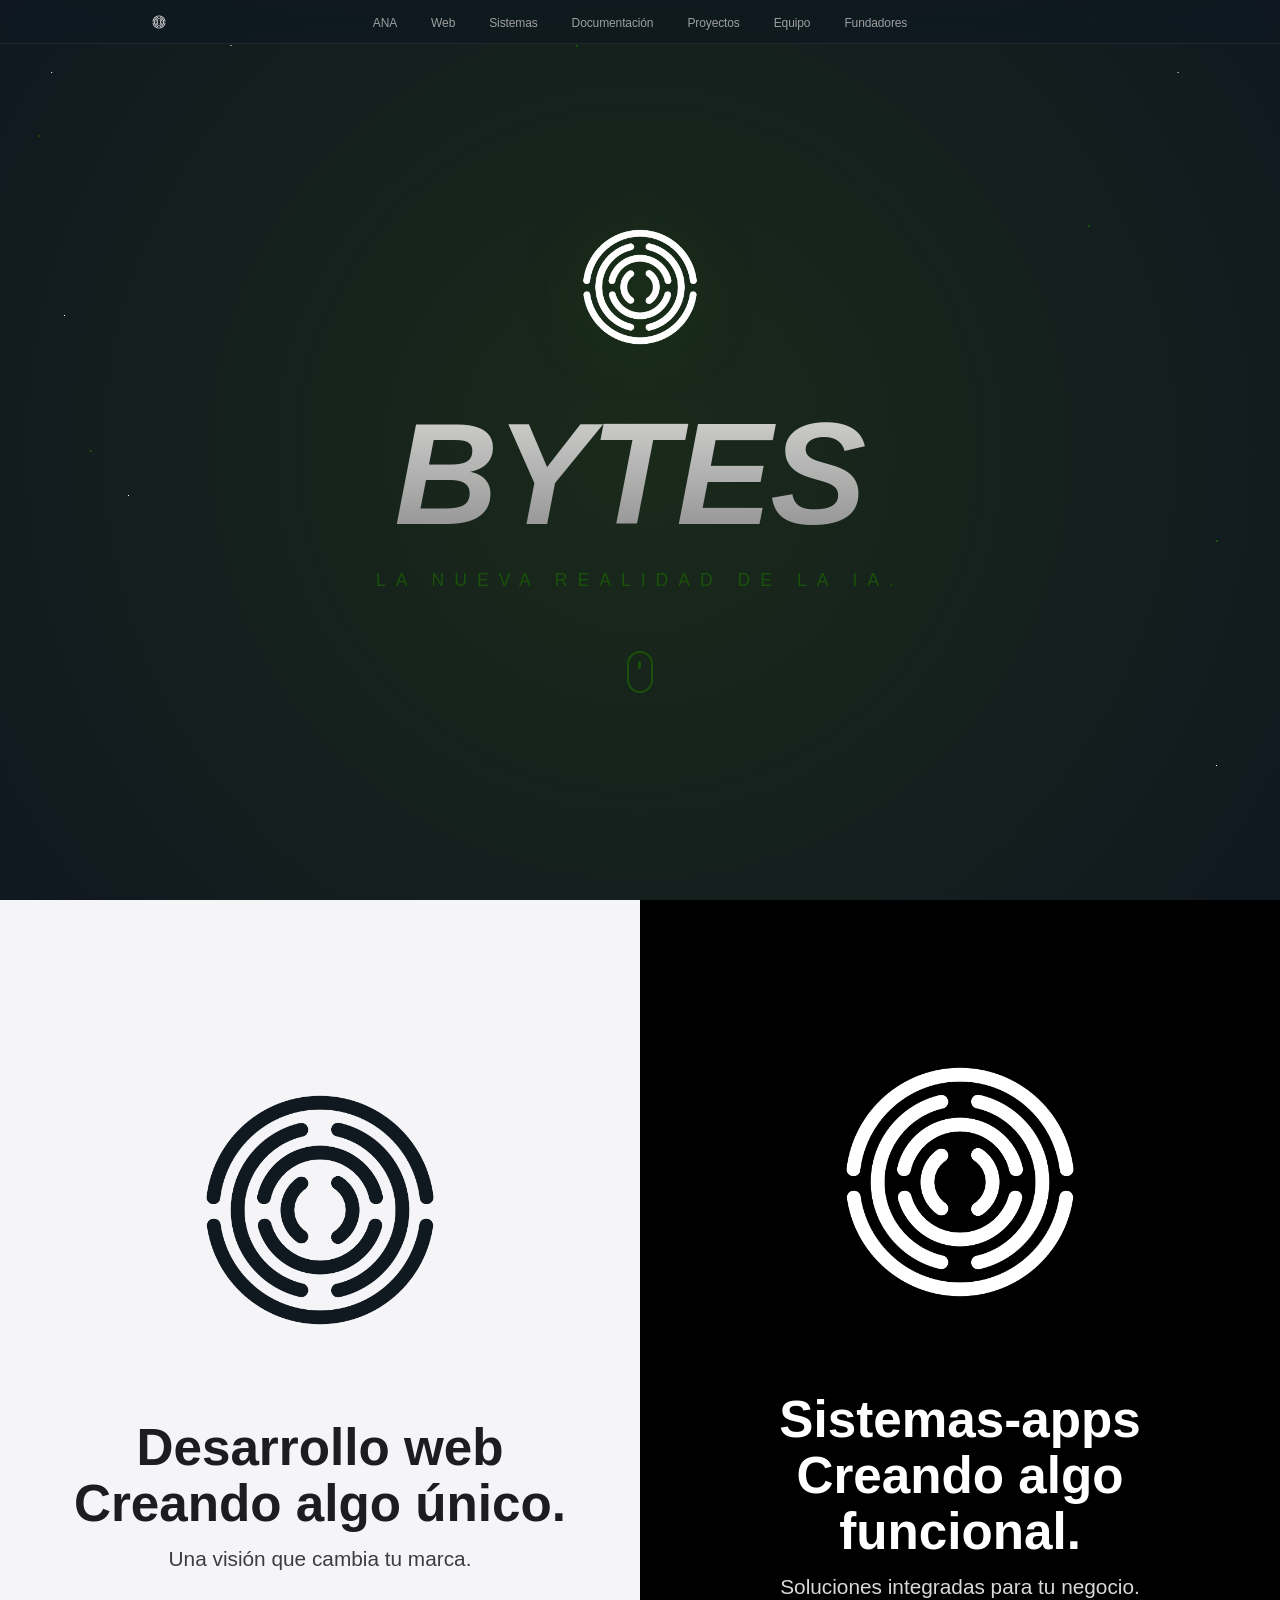
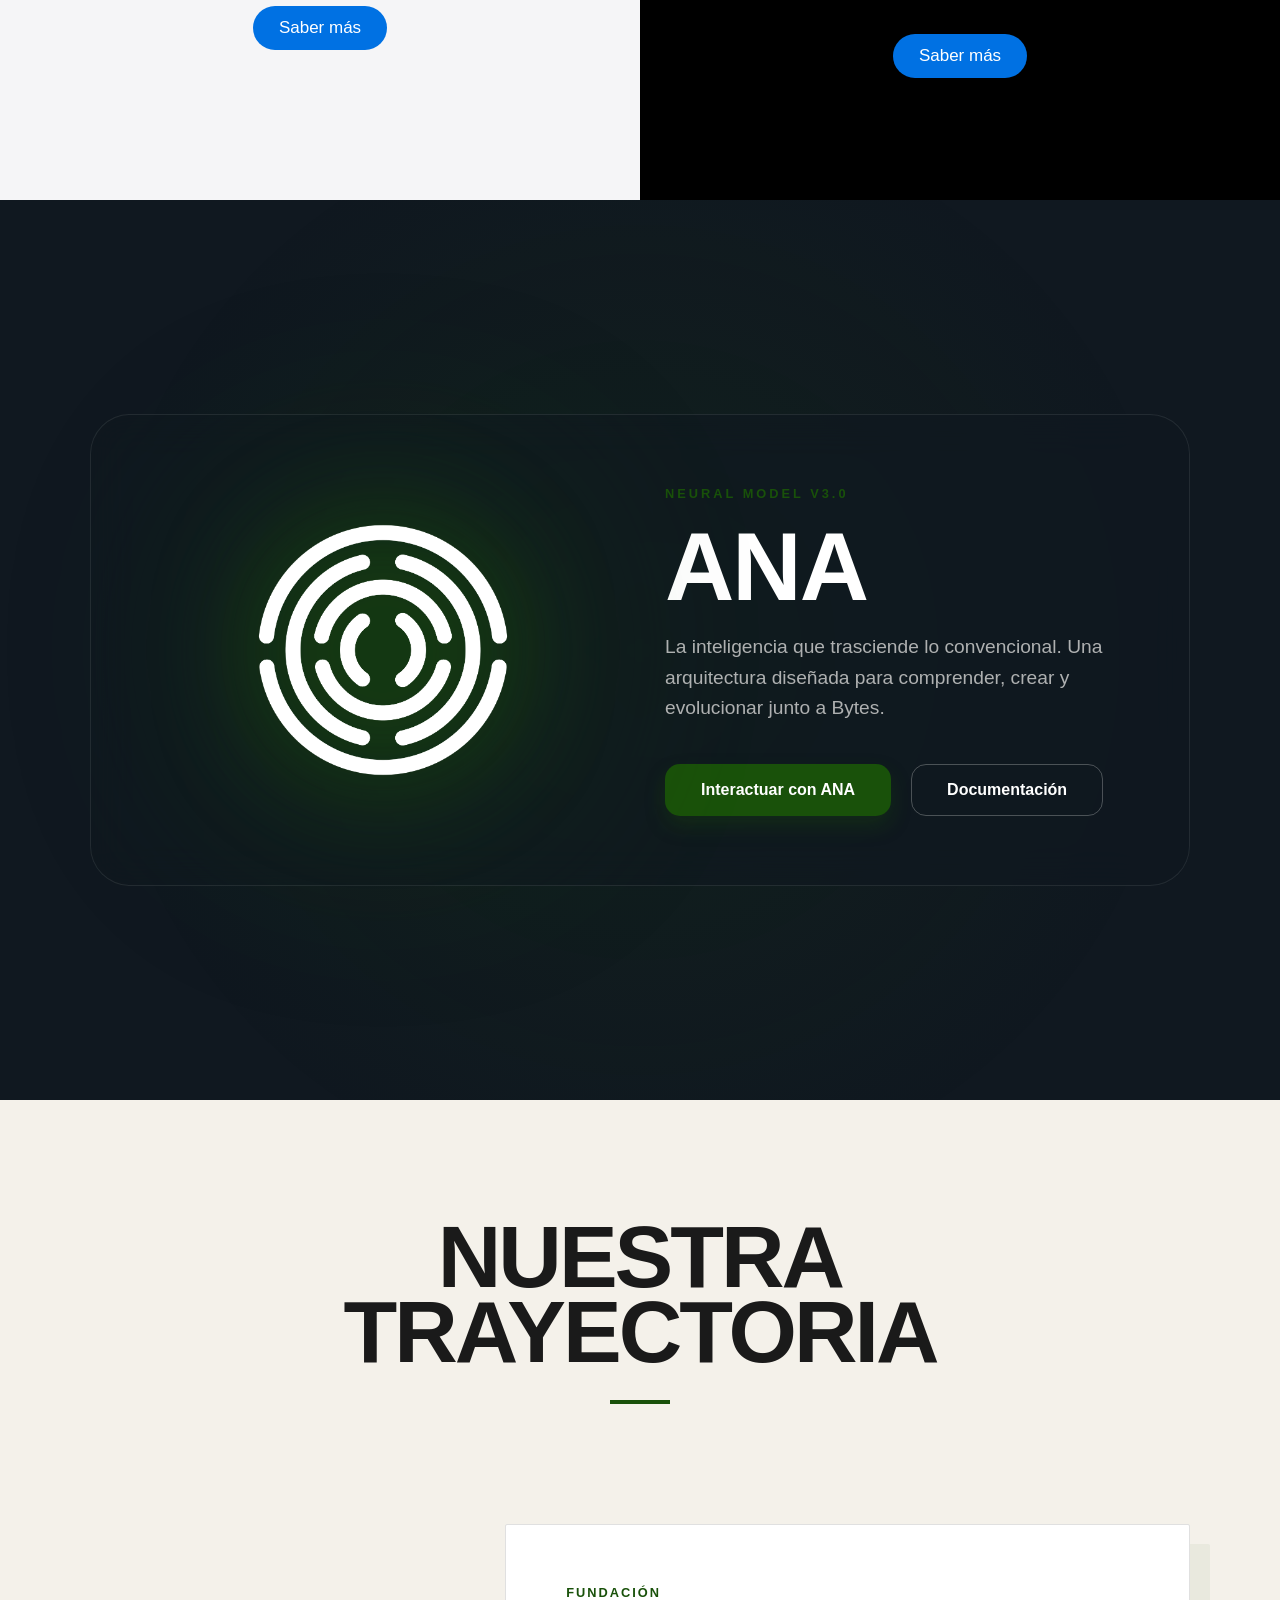
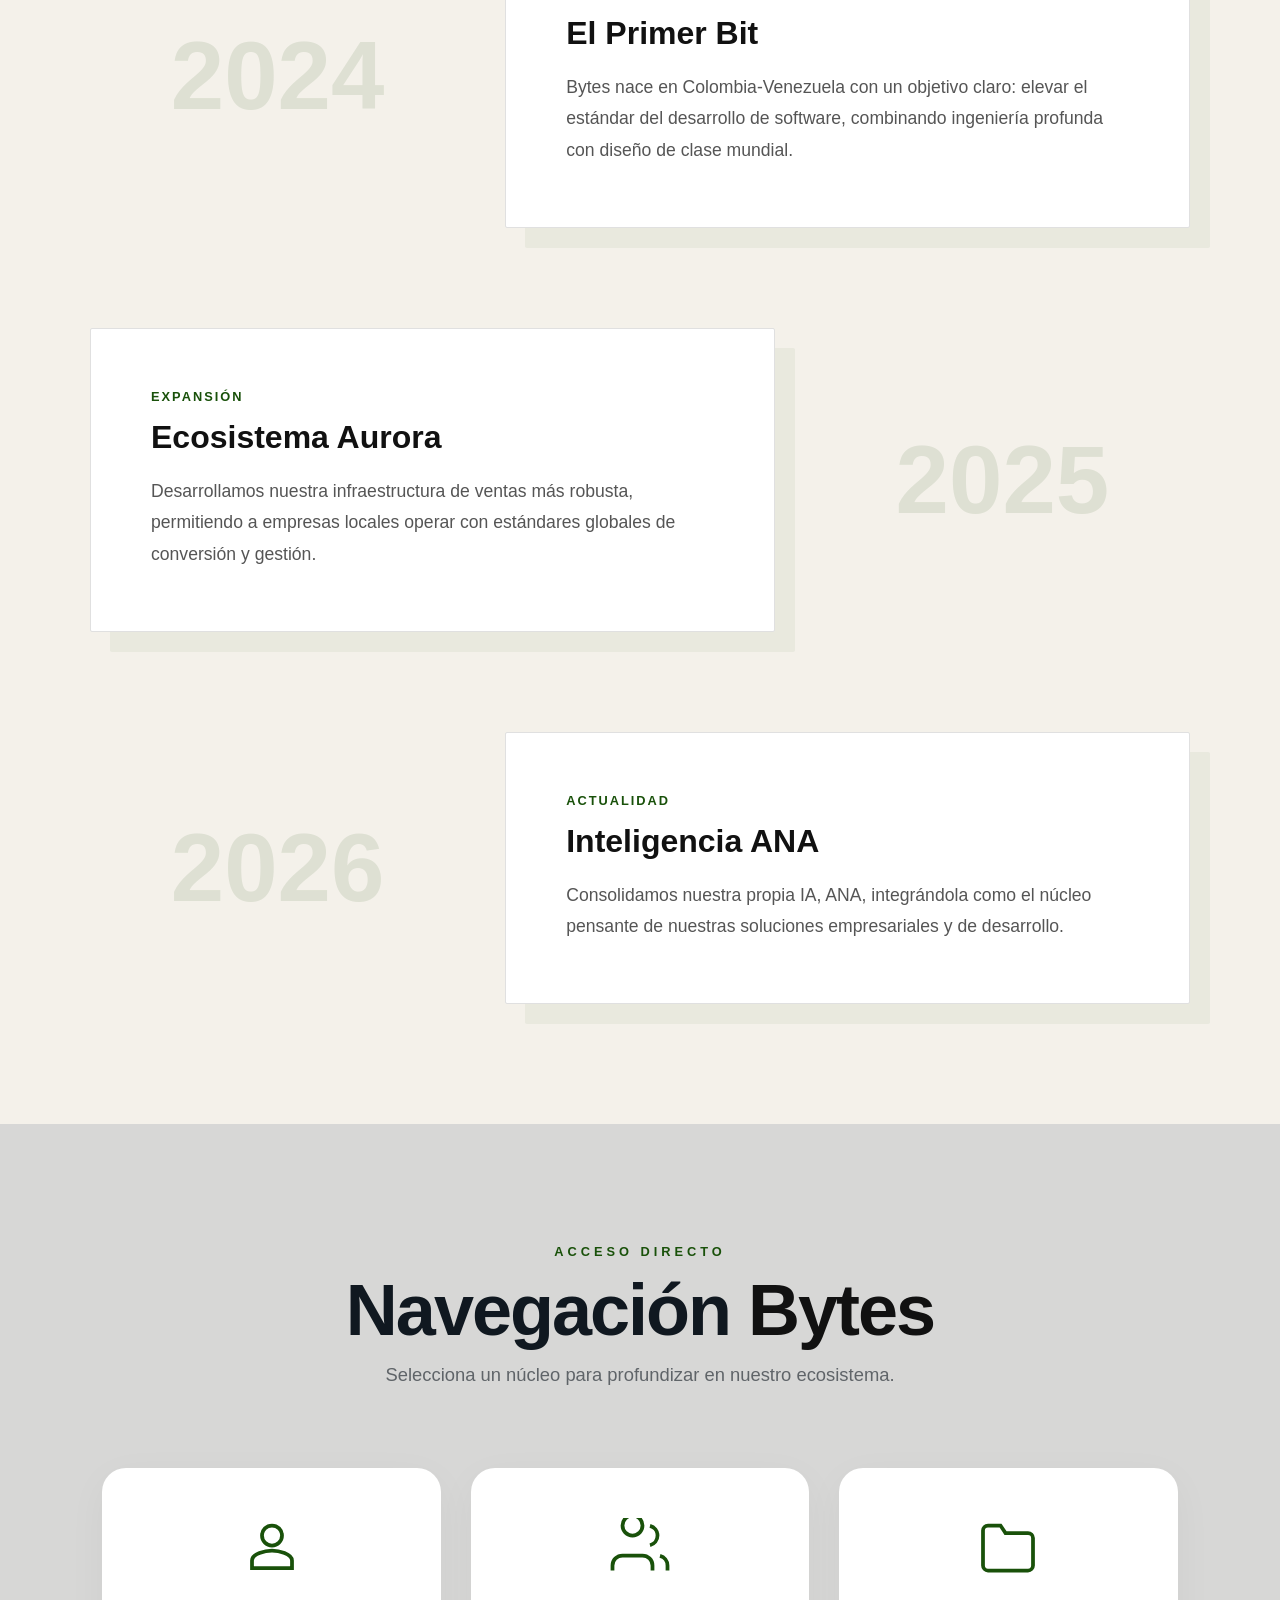
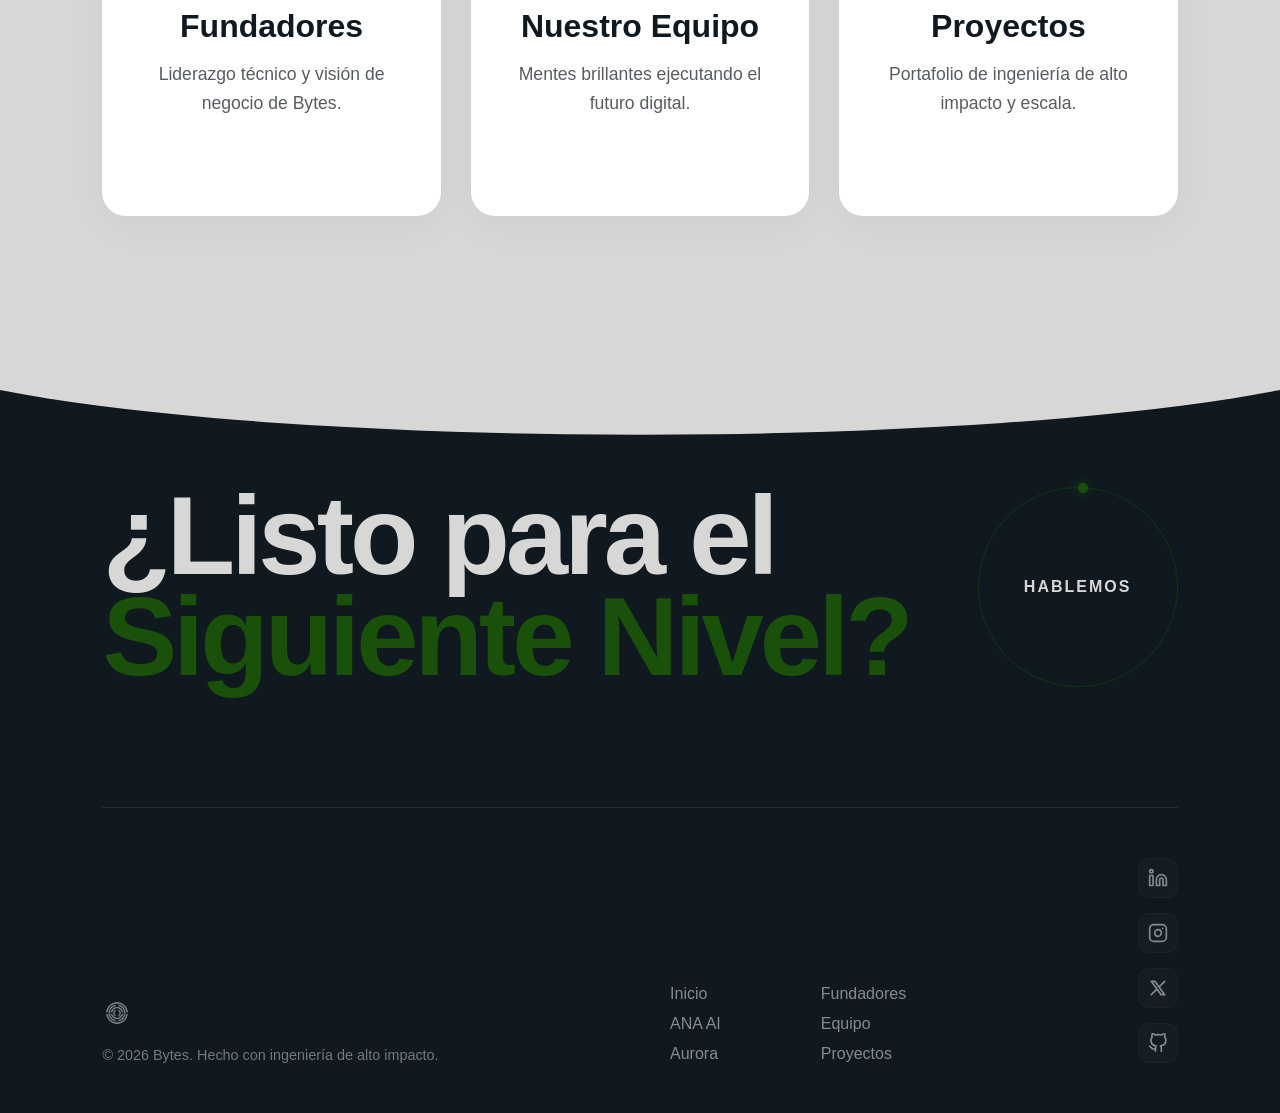
==== index.html @ 79083bc2 "Inicio-pagina-bytes" ====
<!DOCTYPE html>
<html lang="es">
<head>
    <meta charset="UTF-8">
    <meta name="viewport" content="width=device-width, initial-scale=1.0">
    <title>Bytes | Deep Space IA</title>
    <link rel="icon" href="recursos_bytes/Logo Bytes-56.png" type="image/png">
    <link rel="stylesheet" href="CSS/styles.css">
</head>
<body>

    <nav class="apple-navbar">
    <div class="navbar-content">
        <a href="index.html" class="nav-logo">
            <img src="recursos_bytes/Logo Bytes-57.png" alt="Bytes Logo">
        </a>
        
        <div class="menu-toggle" id="mobile-menu">
            <span class="bar"></span>
            <span class="bar"></span>
        </div>

        <ul class="nav-list" id="nav-list">
            <li><a href="html/ana.html">ANA</a></li>
            <li><a href="html/desarrollo-web.html">Web</a></li>
            <li><a href="html/sistemas-apps.html">Sistemas</a></li>
            <li><a href="html/ana-doc.html">Documentación</a></li>
            <li><a href="Navegacion_Bytes/proyectos.html">Proyectos</a></li>
            <li><a href="Navegacion_Bytes/Nuestro-equipo.html">Equipo</a></li>
            <li><a href="Navegacion_Bytes/Fundadores.html">Fundadores</a></li>
        </ul>
    </div>
</nav>

    <div class="background-fixed">
        <div class="stars layer1"></div>
        <div class="stars layer2"></div>
        <div class="stars layer3"></div>
        <div class="stars layer4"></div>
        <div class="shooting-star-u"></div>
    </div>

    <div class="main-scroll-container">
        
        <section class="space-container">
            <main class="brand-landing">
                <div class="brand-wrapper">
                    <img src="recursos_bytes/Logo Bytes-57.png" alt="Bytes Logo" class="hero-logo">
                    <div class="title-container">
                        <h1 class="brand-name-bytes">BYTES</h1>
                    </div>
                    <p class="tagline-bytes">La nueva realidad de la IA.</p>
                    
                    <div class="scroll-indicator">
                        <div class="mouse">
                            <div class="wheel"></div>
                        </div>
                    </div>
                </div>
            </main>
        </section>

        <section class="products-grid-section">
    
    <div class="product-card light">
        <img src="recursos_bytes/Logo Bytes-61.png" alt="Icono" class="product-media">
        <div class="card-body">
            <h2 class="product-title">Desarrollo web<br>Creando algo único.</h2>
            <p class="product-tagline">Una visión que cambia tu marca.</p>
            <div class="button-group">
                <a href="html/desarrollo-web.html" class="btn-blue">Saber más</a>
            </div>
        </div>
    </div>

    <div class="product-card dark">
        <img src="recursos_bytes/Logo Bytes-57.png" alt="MacBook" class="product-media">
        <div class="card-body">
            <h2 class="product-title">Sistemas-apps<br>Creando algo funcional.</h2>
            <p class="product-tagline">Soluciones integradas para tu negocio.</p>
            <div class="button-group">
                <a href="html/sistemas-apps.html" class="btn-blue">Saber más</a>
                
            </div>
        </div>
    </div>

</section>

<section class="ana-special-section">
    <div class="ana-container">
        <div class="ana-visual">
            <img src="recursos_bytes/Logo Bytes-57.png" alt="ANA AI" class="ana-core-img">
            <div class="ana-glow"></div>
        </div>
        
        <div class="ana-content">
            <span class="ana-badge">Neural Model v3.0</span>
            <h2 class="ana-title">ANA</h2>
            <p class="ana-description">
                La inteligencia que trasciende lo convencional. Una arquitectura diseñada para comprender, crear y evolucionar junto a Bytes.
            </p>
            
            <div class="ana-button-group">
                <a href="html/ana.html" class="btn-ana-primary">Interactuar con ANA</a>
                <a href="html/ana-doc.html" class="btn-ana-secondary">Documentación</a>
            </div>
        </div>
    </div>
</section>


<section class="chronicle-section">
    <div class="chronicle-bg-texture"></div>
    
    <div class="chronicle-container">
        <div class="chronicle-intro">
            <h2 class="chronicle-title">Nuestra <br> Trayectoria</h2>
            <div class="chronicle-line"></div>
        </div>

        <div class="story-grid">
            <article class="story-entry left">
                <div class="entry-year">2024</div>
                <div class="entry-box">
                    <span class="entry-label">Fundación</span>
                    <h3>El Primer Bit</h3>
                    <p>Bytes nace en Colombia-Venezuela con un objetivo claro: elevar el estándar del desarrollo de software, combinando ingeniería profunda con diseño de clase mundial.</p>
                </div>
            </article>

            <article class="story-entry right">
                <div class="entry-year">2025</div>
                <div class="entry-box">
                    <span class="entry-label">Expansión</span>
                    <h3>Ecosistema Aurora</h3>
                    <p>Desarrollamos nuestra infraestructura de ventas más robusta, permitiendo a empresas locales operar con estándares globales de conversión y gestión.</p>
                </div>
            </article>

            <article class="story-entry left">
                <div class="entry-year">2026</div>
                <div class="entry-box">
                    <span class="entry-label">Actualidad</span>
                    <h3>Inteligencia ANA</h3>
                    <p>Consolidamos nuestra propia IA, ANA, integrándola como el núcleo pensante de nuestras soluciones empresariales y de desarrollo.</p>
                </div>
            </article>
        </div>
    </div>
</section>


<section class="focus-nav-section">
    <div class="focus-container">
        <div class="focus-intro">
            <span class="focus-label">Acceso Directo</span>
            <h2 class="focus-title">Navegación <span>Bytes</span></h2>
            <p class="focus-subtitle">Selecciona un núcleo para profundizar en nuestro ecosistema.</p>
        </div>

        <div class="focus-grid">
            <a href="fundadores.html" class="focus-card">
                <div class="focus-content">
                    <div class="focus-icon">
                        <svg viewBox="0 0 24 24" fill="none" stroke="currentColor" stroke-width="1.5">
                            <path d="M12 11c2.21 0 4-1.79 4-4s-1.79-4-4-4-4 1.79-4 4 1.79 4 4 4zM12 13c-2.67 0-8 1.34-8 4v3h16v-3c0-2.66-5.33-4-8-4z"/>
                        </svg>
                    </div>
                    <h3>Fundadores</h3>
                    <p>Liderazgo técnico y visión de negocio de Bytes.</p>
                </div>
                <span class="focus-arrow">→</span>
            </a>

            <a href="equipo.html" class="focus-card">
                <div class="focus-content">
                    <div class="focus-icon">
                        <svg viewBox="0 0 24 24" fill="none" stroke="currentColor" stroke-width="1.5">
                            <path d="M17 21v-2a4 4 0 0 0-4-4H5a4 4 0 0 0-4 4v2M9 7a4 4 0 1 0 0-8 4 4 0 0 0 0 8zm14 14v-2a4 4 0 0 0-3-3.87M16 3.13a4 4 0 0 1 0 7.75"/>
                        </svg>
                    </div>
                    <h3>Nuestro Equipo</h3>
                    <p>Mentes brillantes ejecutando el futuro digital.</p>
                </div>
                <span class="focus-arrow">→</span>
            </a>

            <a href="proyectos.html" class="focus-card">
                <div class="focus-content">
                    <div class="focus-icon">
                        <svg viewBox="0 0 24 24" fill="none" stroke="currentColor" stroke-width="1.5">
                            <path d="M22 19a2 2 0 0 1-2 2H4a2 2 0 0 1-2-2V5a2 2 0 0 1 2-2h5l2 3h9a2 2 0 0 1 2 2z"/>
                        </svg>
                    </div>
                    <h3>Proyectos</h3>
                    <p>Portafolio de ingeniería de alto impacto y escala.</p>
                </div>
                <span class="focus-arrow">→</span>
            </a>
        </div>
    </div>
</section>

<footer class="unique-footer">
    <div class="footer-curve"></div> <div class="footer-content">
        <div class="footer-hero">
            <h2 class="footer-big-text">¿Listo para el <br> <span class="glitch-text">Siguiente Nivel?</span></h2>
            <a href="mailto:contacto@bytes.com" class="footer-cta-orbital">
                <span class="cta-inner">Hablemos</span>
                <div class="cta-ring"></div>
            </a>
        </div>

        <div class="footer-bottom-bar">
            <div class="footer-brand">
                <img src="recursos_bytes/Logo Bytes-57.png" alt="Bytes Logo" class="footer-mini-logo">
                <p>© 2026 Bytes. Hecho con ingeniería de alto impacto.</p>
            </div>

            <nav class="footer-nav">
                <div class="nav-group">
                    <a href="index.html">Inicio</a>
                    <a href="html/ana.html">ANA AI</a>
                    <a href="html/aurora.html">Aurora</a>
                </div>
                <div class="nav-group">
                    <a href="Navegacion_Bytes/Fundadores.html">Fundadores</a>
                    <a href="Navegacion_Bytes/Nuestro-equipo.html">Equipo</a>
                    <a href="Navegacion_Bytes/Proyectos.html">Proyectos</a>
                </div>
            </nav>
            <div class="nav-group social-nodes">
    <a href="#" class="social-link" aria-label="LinkedIn">
        <svg width="20" height="20" viewBox="0 0 24 24" fill="none" stroke="currentColor" stroke-width="2" stroke-linecap="round" stroke-linejoin="round"><path d="M16 8a6 6 0 0 1 6 6v7h-4v-7a2 2 0 0 0-2-2 2 2 0 0 0-2 2v7h-4v-7a6 6 0 0 1 6-6z"></path><rect x="2" y="9" width="4" height="12"></rect><circle cx="4" cy="4" r="2"></circle></svg>
    </a>
    <a href="https://www.instagram.com/bytes_technology/" class="social-link" aria-label="Instagram">
        <svg width="20" height="20" viewBox="0 0 24 24" fill="none" stroke="currentColor" stroke-width="2" stroke-linecap="round" stroke-linejoin="round"><rect x="2" y="2" width="20" height="20" rx="5" ry="5"></rect><path d="M16 11.37A4 4 0 1 1 12.63 8 4 4 0 0 1 16 11.37z"></path><line x1="17.5" y1="6.5" x2="17.51" y2="6.5"></line></svg>
    </a>
    <a href="#" class="social-link" aria-label="X (Twitter)">
        <svg width="20" height="20" viewBox="0 0 24 24" fill="none" stroke="currentColor" stroke-width="2" stroke-linecap="round" stroke-linejoin="round"><path d="M4 4l11.733 16h4.267l-11.733-16zM4 20l6.768-6.768m2.46-2.46L20 4"></path></svg>
    </a>
    <a href="#" class="social-link" aria-label="GitHub">
        <svg width="20" height="20" viewBox="0 0 24 24" fill="none" stroke="currentColor" stroke-width="2" stroke-linecap="round" stroke-linejoin="round"><path d="M9 19c-5 1.5-5-2.5-7-3m14 6v-3.87a3.37 3.37 0 0 0-.94-2.61c3.14-.35 6.44-1.54 6.44-7A5.44 5.44 0 0 0 20 4.77 5.07 5.07 0 0 0 19.91 1S18.73.65 16 2.48a13.38 13.38 0 0 0-7 0C6.27.65 5.09 1 5.09 1A5.07 5.07 0 0 0 5 4.77a5.44 5.44 0 0 0-1.5 3.78c0 5.42 3.3 6.61 6.44 7A3.37 3.37 0 0 0 9 18.13V22"></path></svg>
    </a>
</div>
        </div>
    </div>
</footer>
        
    </div>
    
    <script src="JS/script.js"></script>
</body>
</html>
---- CSS/styles.css ----
/* --- 1. VARIABLES Y CONFIGURACIÓN --- */
:root {
    --bg-deep: #101820;
    --brand-green: #19510A;
    --brand-gray: #D7D7D6;
    --apple-gray: #f5f5f7;
    --font-main: "Helvetica Now Text", "Helvetica Neue", Helvetica, Arial, sans-serif;
}

* { 
    margin: 0; 
    padding: 0; 
    box-sizing: border-box; 
}

html {
    scroll-behavior: smooth;
}

body {
    width: 100%;
    background-color: var(--bg-deep);
    font-family: var(--font-main);
    color: var(--brand-gray);
    overflow-x: hidden;
}

/* --- 2. FONDO FIJO COMPLETO (ESTRELLAS Y FUGAZ) --- */
.background-fixed {
    position: fixed;
    top: 0; left: 0;
    width: 100vw; height: 100vh;
    z-index: -1;
    background: radial-gradient(circle at center, #1a2a1a 0%, var(--bg-deep) 100%);
    overflow: hidden;
}

.stars { position: absolute; top: 0; left: 0; background: transparent; }

/* Capas de estrellas */
.layer1 { width: 1px; height: 1px; box-shadow: 1vw 2vh #fff, 4vw 8vh #fff, 12vw 3vh #fff, 18vw 5vh #fff, 5vw 35vh #fff, 10vw 55vh #fff, 85vw 2vh #fff, 92vw 8vh #fff, 95vw 85vh #fff; animation: blink 4s infinite alternate; }
.layer2 { width: 2px; height: 2px; box-shadow: 3vw 15vh var(--brand-green), 7vw 50vh var(--brand-green), 85vw 25vh var(--brand-green), 95vw 60vh var(--brand-green), 45vw 5vh var(--brand-green); animation: blink 3s infinite alternate-reverse; }
.layer3 { box-shadow: 20vw 10vh #fff, 15vw 30vh #fff, 70vw 15vh #fff, 85vw 40vh #fff, 20vw 80vh #fff, 65vw 90vh #fff; animation: blink 5s infinite alternate; }
.layer4 { box-shadow: 0.5vw 0.5vh #fff, 99.5vw 0.5vh #fff, 0.5vw 99.5vh #fff, 99.5vw 99.5vh #fff; animation: blink 2.5s infinite alternate-reverse; }

@keyframes blink { 0% { opacity: 0.2; } 100% { opacity: 1; } }

/* Estrella Fugaz */
.shooting-star-u {
    position: absolute;
    top: -5%; left: 50%;
    width: 2px; height: 2px;
    background: #fff;
    border-radius: 50%;
    filter: drop-shadow(0 0 10px var(--brand-green));
    opacity: 0;
    transform-origin: 0 650px; 
    animation: arcTrajectory 10s cubic-bezier(0.45, 0.05, 0.55, 0.95) infinite;
}

.shooting-star-u::after {
    content: ''; position: absolute; top: 50%; right: 0;
    width: 140px; height: 1px;
    background: linear-gradient(to left, rgba(255, 255, 255, 0.8), transparent);
    transform: translateY(-50%);
}

@keyframes arcTrajectory {
    0% { transform: rotate(-130deg); opacity: 0; }
    5% { opacity: 1; }
    35% { opacity: 1; } 
    55% { transform: rotate(130deg); opacity: 0; }
    100% { transform: rotate(130deg); opacity: 0; }
}

/* --- 3. SECCIÓN 1: HERO BYTES --- */
.space-container {
    width: 100%;
    height: 100vh;
    display: flex;
    justify-content: center;
    align-items: center;
}

.brand-wrapper { text-align: center; z-index: 10; animation: revealIn 2s forwards; }

.hero-logo { 
    width: 160px; 
    margin-bottom: 25px; 
    filter: drop-shadow(0 0 30px rgba(25, 81, 10, 0.4)); 
}

.brand-name-bytes {
    font-size: clamp(4rem, 15vw, 9rem); 
    font-weight: 900; 
    font-style: italic;
    letter-spacing: -2px; 
    text-transform: uppercase;
    background: linear-gradient(180deg, var(--brand-gray) 0%, #8a8a8a 100%);
    -webkit-background-clip: text; 
    -webkit-text-fill-color: transparent;
    display: inline-block;
    line-height: 1.1;
    padding-right: 0.15em; /* Fix para la S */
}

.tagline-bytes { font-size: 1.1rem; letter-spacing: 10px; color: var(--brand-green); text-transform: uppercase; margin-top: 15px; }

/* --- 4. SECCIÓN 2: PRODUCTOS SIMÉTRICOS (APPLE STYLE) --- */
.products-grid-section {
    display: grid;
    grid-template-columns: 1fr 1fr;
    width: 100%;
    min-height: 100vh;
    z-index: 20; /* Asegura que cubra el fondo de estrellas al hacer scroll */
    position: relative;
    background-color: #000;
}

.product-card {
    display: flex;
    flex-direction: column;
    align-items: center;
    justify-content: center;
    padding: 100px 40px;
    text-align: center;
}

.product-card.light { background-color: var(--apple-gray); color: #1d1d1f; }
.product-card.dark { background-color: #000; color: #fff; }

/* Imágenes Gemelas Superiores */
.product-media {
    height: 320px;
    width: auto;
    max-width: 90%;
    object-fit: contain;
    margin-bottom: 50px;
    transition: transform 0.6s cubic-bezier(0.25, 1, 0.5, 1);
    order: -1;
}

.product-card:hover .product-media { transform: scale(1.04); }

/* Tipografía de Producto */
.product-title { font-size: clamp(2.2rem, 5vw, 3.2rem); font-weight: 600; line-height: 1.1; margin-bottom: 15px; }
.product-tagline { font-size: 1.3rem; font-weight: 400; margin-bottom: 35px; opacity: 0.85; }

/* Botones Apple */
.button-group { display: flex; gap: 15px; justify-content: center; }
.btn-blue, .btn-outline { padding: 12px 26px; border-radius: 980px; text-decoration: none; font-size: 17px; transition: all 0.3s ease; }
.btn-blue { background: #0071e3; color: #fff; }
.btn-blue:hover { background: #0077ed; }
.btn-outline { border: 1px solid #2997ff; color: #2997ff; }
.btn-outline:hover { background: #2997ff; color: #fff; }

/* --- 5. INDICADORES --- */
.scroll-indicator { margin-top: 60px; display: flex; justify-content: center; }
.mouse { width: 26px; height: 42px; border: 2px solid var(--brand-green); border-radius: 20px; display: flex; justify-content: center; padding-top: 8px; }
.wheel { width: 3px; height: 8px; background: var(--brand-green); border-radius: 2px; animation: scrollWheel 2s infinite; }

@keyframes scrollWheel { 0% { opacity: 1; transform: translateY(0); } 100% { opacity: 0; transform: translateY(15px); } }
@keyframes revealIn { from { opacity: 0; transform: translateY(30px); } to { opacity: 1; transform: translateY(0); } }

/* --- 6. RESPONSIVE --- */
@media (max-width: 1024px) {
    .products-grid-section { grid-template-columns: 1fr; }
    .product-card { min-height: 70vh; padding: 60px 20px; }
    .product-media { height: 220px; }
}

/* --- SECCIÓN ESPECIAL ANA --- */
.ana-special-section {
    width: 100%;
    min-height: 100vh;
    display: flex;
    justify-content: center;
    align-items: center;
    position: relative;
    z-index: 10;
    padding: 100px 20px;
    background: radial-gradient(circle at center, rgba(25, 81, 10, 0.15) 0%, transparent 70%);
}

.ana-container {
    max-width: 1100px;
    width: 100%;
    display: grid;
    grid-template-columns: 1fr 1fr;
    gap: 50px;
    align-items: center;
    padding: 60px;
    background: rgba(16, 24, 32, 0.6);
    backdrop-filter: blur(20px);
    -webkit-backdrop-filter: blur(20px);
    border: 1px solid rgba(215, 215, 214, 0.1);
    border-radius: 40px;
}

/* Visual de ANA con efecto de pulsación */
.ana-visual {
    position: relative;
    display: flex;
    justify-content: center;
    align-items: center;
}

.ana-core-img {
    width: 100%;
    max-width: 350px;
    z-index: 2;
    filter: drop-shadow(0 0 50px var(--brand-green));
    animation: floating 6s ease-in-out infinite;
}

.ana-glow {
    position: absolute;
    width: 300px;
    height: 300px;
    background: var(--brand-green);
    filter: blur(120px);
    opacity: 0.4;
    border-radius: 50%;
    animation: pulseGlow 4s infinite alternate;
}

/* Textos ANA */
.ana-badge {
    color: var(--brand-green);
    text-transform: uppercase;
    letter-spacing: 3px;
    font-size: 0.8rem;
    font-weight: 700;
}

.ana-title {
    font-size: clamp(4rem, 10vw, 6rem);
    font-weight: 900;
    color: #fff;
    margin: 10px 0;
    letter-spacing: -2px;
}

.ana-description {
    font-size: 1.2rem;
    line-height: 1.6;
    color: var(--brand-gray);
    margin-bottom: 40px;
    opacity: 0.8;
}

/* BOTONES ÚNICOS BYTES/ANA */
.ana-button-group {
    display: flex;
    gap: 20px;
}

.btn-ana-primary {
    background: var(--brand-green);
    color: #fff;
    padding: 16px 35px;
    border-radius: 15px; /* Bordes menos Apple, más tecnológicos */
    text-decoration: none;
    font-weight: 600;
    box-shadow: 0 10px 20px rgba(25, 81, 10, 0.3);
    transition: all 0.3s ease;
    border: 1px solid transparent;
}

.btn-ana-primary:hover {
    transform: translateY(-5px);
    box-shadow: 0 15px 30px rgba(25, 81, 10, 0.5);
    background: #24750e;
}

.btn-ana-secondary {
    background: transparent;
    color: #fff;
    padding: 16px 35px;
    border-radius: 15px;
    text-decoration: none;
    font-weight: 600;
    border: 1px solid rgba(215, 215, 214, 0.3);
    transition: all 0.3s ease;
}

.btn-ana-secondary:hover {
    background: rgba(215, 215, 214, 0.1);
    border-color: #fff;
}

/* Animaciones */
@keyframes floating {
    0%, 100% { transform: translateY(0); }
    50% { transform: translateY(-20px); }
}

@keyframes pulseGlow {
    from { transform: scale(1); opacity: 0.3; }
    to { transform: scale(1.3); opacity: 0.6; }
}

/* Responsive */
@media (max-width: 900px) {
    .ana-container {
        grid-template-columns: 1fr;
        padding: 40px 20px;
        text-align: center;
    }
    .ana-button-group { justify-content: center; flex-direction: column; }
    .ana-core-img { max-width: 250px; }
} 
/* --- SECCIÓN CRÓNICA: DISEÑO INDEPENDIENTE CLARO --- */
.chronicle-section {
    width: 100%;
    min-height: 150vh;
    background-color: #f4f1ea; /* Color papel/crema premium */
    position: relative;
    z-index: 70; /* Cubre todo lo anterior */
    padding: 120px 5%;
    color: #2c2c2c;
    overflow: hidden;
}

/* Textura de grano fino para el fondo */
.chronicle-bg-texture {
    position: absolute;
    top: 0; left: 0;
    width: 100%; height: 100%;
    opacity: 0.04;
    pointer-events: none;
    background-image: url("https://www.transparenttextures.com/patterns/felt.png");
}

.chronicle-container {
    max-width: 1100px;
    margin: 0 auto;
    position: relative;
}

.chronicle-intro {
    text-align: center;
    margin-bottom: 120px;
}

.chronicle-title {
    font-size: clamp(3rem, 10vw, 5.5rem);
    font-weight: 800;
    letter-spacing: -3px;
    line-height: 0.85;
    color: #1a1a1a;
    text-transform: uppercase;
}

.chronicle-line {
    width: 60px;
    height: 4px;
    background: var(--brand-green);
    margin: 30px auto;
}

/* Grid de la Historia */
.story-grid {
    display: flex;
    flex-direction: column;
    gap: 100px;
}

.story-entry {
    display: flex;
    width: 100%;
    align-items: center;
    gap: 40px;
}

.story-entry.right { flex-direction: row-reverse; }

.entry-year {
    font-size: 6rem;
    font-weight: 900;
    color: rgba(25, 81, 10, 0.1); /* Verde muy tenue de fondo */
    line-height: 1;
    flex: 1;
    text-align: center;
}

.entry-box {
    flex: 1.5;
    background: #ffffff;
    padding: 60px;
    border-radius: 2px; /* Brutalismo sutil */
    box-shadow: 20px 20px 0px rgba(25, 81, 10, 0.05); /* Sombra sólida */
    border: 1px solid #e0e0e0;
    transition: all 0.4s ease;
}

.entry-box:hover {
    transform: translate(-5px, -5px);
    box-shadow: 30px 30px 0px rgba(25, 81, 10, 0.08);
}

.entry-label {
    font-size: 0.8rem;
    font-weight: 700;
    text-transform: uppercase;
    color: var(--brand-green);
    letter-spacing: 2px;
    display: block;
    margin-bottom: 15px;
}

.entry-box h3 {
    font-size: 2rem;
    margin-bottom: 20px;
    color: #111;
}

.entry-box p {
    font-size: 1.1rem;
    line-height: 1.8;
    color: #555;
}

/* RESPONSIVE */
@media (max-width: 900px) {
    .story-entry, .story-entry.right { flex-direction: column; text-align: center; }
    .entry-year { font-size: 4rem; }
    .entry-box { padding: 40px 20px; width: 100%; }
}

/* --- SECCIÓN ENFOQUE: EFICACIA Y SIMETRÍA PERFECTA --- */
.focus-nav-section {
    width: 100%;
    padding: 120px 8%; /* Más espacio lateral para comodidad */
    background-color: #D7D7D6; /* Lienzo claro solicitado */
    color: #101820; /* Texto profundo solicitado */
    position: relative;
    z-index: 110; /* Bloquea totalmente las estrellas */
    overflow: hidden;
}

.focus-container {
    max-width: 1300px; /* Un poco más ancho para dar aire */
    margin: 0 auto;
}

.focus-intro {
    text-align: center;
    margin-bottom: 80px; /* Más aire antes de los bloques */
    max-width: 700px;
    margin-left: auto;
    margin-right: auto;
}

.focus-label {
    text-transform: uppercase;
    letter-spacing: 4px;
    font-size: 0.8rem;
    font-weight: 700;
    color: #19510A; /* Acento verde de marca */
    display: block;
    margin-bottom: 15px;
}

.focus-title {
    font-size: clamp(2.8rem, 8vw, 4.5rem);
    font-weight: 800;
    line-height: 1;
    letter-spacing: -2px;
    margin-bottom: 15px;
}

.focus-title span {
    color: #111; /* Nombre de marca en negro azulado */
}

.focus-subtitle {
    font-size: 1.15rem;
    line-height: 1.5;
    opacity: 0.6;
}

/* Grid Simétrico de 3 Columnas Fijas (FIX: Evita el corte visual) */
.focus-grid {
    display: grid;
    grid-template-columns: repeat(3, 1fr); /* Tres columnas idénticas */
    gap: 30px; /* Espacio uniforme entre bloques */
}

.focus-card {
    background: #ffffff; /* Blanco puro sobre el gris de fondo */
    padding: 50px 40px; /* Padding generoso para comodidad */
    border-radius: 24px; /* Bordes suaves */
    text-decoration: none;
    color: inherit;
    display: flex;
    flex-direction: column;
    justify-content: space-between;
    min-height: 320px;
    transition: all 0.5s cubic-bezier(0.23, 1, 0.32, 1); /* Transición más premium */
    box-shadow: 0 10px 40px rgba(0, 0, 0, 0.04); /* Sombra muy sutil */
    position: relative;
}

/* Efecto Hover Eficaz e Inversión de Color */
.focus-card:hover {
    transform: translateY(-10px) scale(1.02);
    box-shadow: 0 30px 60px rgba(16, 24, 32, 0.15);
    background: #101820; /* Color azul profundo de marca */
    color: #D7D7D6; /* Texto claro de marca */
}

.focus-content {
    display: flex;
    flex-direction: column;
    align-items: center; /* Centrado perfecto del contenido */
    text-align: center;
}

.focus-icon {
    width: 60px; /* Un poco más grande para ser visual */
    height: 60px;
    color: #19510A; /* Verde de marca */
    margin-bottom: 30px;
    transition: color 0.4s ease;
}

.focus-card:hover .focus-icon {
    color: #D7D7D6; /* Icono claro en hover */
}

.focus-card h3 {
    font-size: 2rem;
    font-weight: 700;
    margin-bottom: 15px;
}

.focus-card p {
    font-size: 1.1rem;
    line-height: 1.6;
    opacity: 0.7;
    max-width: 300px;
}

.focus-arrow {
    align-self: flex-end; /* Flecha abajo a la derecha */
    font-size: 1.6rem;
    font-weight: 300;
    opacity: 0;
    transform: translateX(-10px);
    transition: all 0.4s ease;
    margin-top: 20px;
}

.focus-card:hover .focus-arrow {
    opacity: 1;
    transform: translateX(0);
}

/* RESPONSIVE */
@media (max-width: 1024px) {
    .focus-grid { grid-template-columns: repeat(2, 1fr); gap: 20px; } /* 2 Columnas en tablet */
    .focus-nav-section { padding: 100px 5%; }
}

@media (max-width: 768px) {
    .focus-grid { grid-template-columns: 1fr; } /* 1 Columna en móvil */
    .focus-card { min-height: auto; padding: 40px 20px; }
}

/* --- EL FOOTER MÁS ÚNICO: HORIZONTE INFINITO --- */
.unique-footer {
    width: 100%;
    background-color: #101820; /* El azul profundo solicitado */
    color: #D7D7D6; /* El gris claro solicitado */
    position: relative;
    padding: 150px 8% 50px;
    z-index: 120;
    overflow: hidden;
}

/* Curva de transición elegante desde la sección anterior (#D7D7D6) */
.footer-curve {
    position: absolute;
    top: -1px;
    left: 0;
    width: 100%;
    height: 100px;
    background: #D7D7D6;
    clip-path: ellipse(60% 100% at 50% 0%);
}

.footer-hero {
    display: flex;
    justify-content: space-between;
    align-items: center;
    margin-bottom: 120px;
}

.footer-big-text {
    font-size: clamp(3rem, 10vw, 7rem);
    font-weight: 900;
    line-height: 0.9;
    letter-spacing: -4px;
}

.glitch-text {
    color: #19510A; /* Tu verde institucional */
    position: relative;
}

/* Botón Orbital (Único en el mercado) */
.footer-cta-orbital {
    width: 200px;
    height: 200px;
    display: flex;
    justify-content: center;
    align-items: center;
    text-decoration: none;
    position: relative;
    transition: transform 0.5s ease;
}

.cta-inner {
    color: #D7D7D6;
    font-weight: 700;
    text-transform: uppercase;
    letter-spacing: 2px;
    z-index: 2;
}

.cta-ring {
    position: absolute;
    width: 100%;
    height: 100%;
    border: 1px solid rgba(25, 81, 10, 0.5);
    border-radius: 50%;
    animation: orbit 4s linear infinite;
}

.cta-ring::after {
    content: '';
    position: absolute;
    top: -5px;
    left: 50%;
    width: 10px;
    height: 10px;
    background: #19510A;
    border-radius: 50%;
    box-shadow: 0 0 15px #19510A;
}

@keyframes orbit {
    from { transform: rotate(0deg); }
    to { transform: rotate(360deg); }
}

.footer-cta-orbital:hover {
    transform: scale(1.1);
}

/* Barra inferior de datos */
.footer-bottom-bar {
    display: flex;
    justify-content: space-between;
    align-items: flex-end;
    padding-top: 50px;
    border-top: 1px solid rgba(215, 215, 214, 0.1);
}

.footer-mini-logo {
    height: 30px;
    margin-bottom: 15px;
    filter: brightness(0) invert(1) opacity(0.5); /* Hace que el logo se vea blanco sutil */
}

.footer-brand p {
    font-size: 0.9rem;
    opacity: 0.5;
}

.footer-nav {
    display: flex;
    gap: 100px;
}

.nav-group {
    display: flex;
    flex-direction: column;
    gap: 12px;
}

.nav-group a {
    color: #D7D7D6;
    text-decoration: none;
    font-size: 1rem;
    font-weight: 500;
    opacity: 0.6;
    transition: opacity 0.3s, color 0.3s;
}

.nav-group a:hover {
    opacity: 1;
    color: #19510A;
}

/* RESPONSIVE */
@media (max-width: 900px) {
    .footer-hero { flex-direction: column; text-align: center; gap: 50px; }
    .footer-bottom-bar { flex-direction: column; align-items: center; gap: 40px; text-align: center; }
    .footer-nav { gap: 40px; }
}




/* --- BARRA DE NAVEGACIÓN ESTILO APPLE / BYTES --- */
.apple-navbar {
    position: fixed;
    top: 0;
    left: 0;
    width: 100%;
    height: 44px; /* Altura estándar de Apple */
    /* Usamos tu color de fondo con transparencia para el efecto Glassmorphism */
    background: rgba(16, 24, 32, 0.8); 
    backdrop-filter: saturate(180%) blur(20px);
    -webkit-backdrop-filter: saturate(180%) blur(20px);
    z-index: 9999;
    border-bottom: 1px solid rgba(215, 215, 214, 0.08);
}

.navbar-content {
    max-width: 1024px;
    height: 100%;
    margin: 0 auto;
    display: flex;
    align-items: center;
    justify-content: space-between;
    padding: 0 22px;
}

/* Ajuste del Logo en la barra */
.nav-logo {
    display: flex;
    align-items: center;
    z-index: 10;
}

.nav-logo img {
    height: 18px; /* Tamaño sutil */
    width: auto;
    opacity: 0.9;
    transition: opacity 0.3s ease;
}

.nav-logo:hover img {
    opacity: 1;
}

/* Lista de enlaces */
.nav-list {
    list-style: none;
    display: flex;
    gap: 34px; /* Espaciado exacto de Apple */
    margin: 0;
    padding: 0;
    position: absolute;
    left: 50%;
    transform: translateX(-50%);
}

.nav-list a {
    text-decoration: none;
    color: var(--brand-gray);
    font-size: 12px;
    font-weight: 400;
    letter-spacing: -0.01em;
    opacity: 0.7;
    transition: opacity 0.3s cubic-bezier(0.25, 1, 0.5, 1);
    font-family: var(--font-main);
}

.nav-list a:hover {
    color: var(--apple-gray);
    opacity: 1;
}

/* Espaciador para equilibrio visual */
.nav-spacer {
    width: 18px; /* Mismo ancho que el logo para centrar la lista perfectamente */
}

/* Ajuste preventivo para el contenido debajo */
body {
    padding-top: 0; /* Mantener en 0 si quieres que el hero inicie bajo la barra */
}

/* --- RESPONSIVE NAVBAR --- */
/* --- RESPONSIVE OPTIMIZADO PARA BYTES --- */

/* Estilo del botón de menú (2 líneas minimalistas) */
.menu-toggle {
    display: none;
    flex-direction: column;
    gap: 6px;
    cursor: pointer;
    z-index: 100;
}

.menu-toggle .bar {
    width: 20px;
    height: 1.5px;
    background-color: #f5f5f7;
    transition: 0.3s;
}

@media (max-width: 800px) {
    .menu-toggle {
        display: flex; /* Mostramos el botón */
    }

    .nav-list {
        display: none; /* Escondemos la lista horizontal */
        flex-direction: column;
        position: fixed;
        top: 44px; /* Justo debajo de la barra */
        left: 0;
        width: 100%;
        height: 100vh;
        background: #101820; /* Tu color profundo */
        padding: 40px 22px;
        gap: 25px;
        transform: none;
        transition: all 0.4s ease;
    }

    /* Clase activa que pondremos con JS */
    .nav-list.active {
        display: flex;
        animation: fadeInMenu 0.4s ease forwards;
    }

    .nav-list a {
        font-size: 24px; /* Tamaño grande y legible tipo iPhone */
        font-weight: 500;
        opacity: 1;
        width: 100%;
        display: block;
        border-bottom: 1px solid rgba(215, 215, 214, 0.1);
        padding-bottom: 15px;
    }

    /* Animación de entrada */
    @keyframes fadeInMenu {
        from { opacity: 0; transform: translateY(-10px); }
        to { opacity: 1; transform: translateY(0); }
    }
}








/* --- CONTENEDOR DE REDES --- */
.social-nodes {
    display: flex;
    gap: 15px;
    align-items: center;
}

.social-link {
    width: 40px;
    height: 40px;
    display: flex;
    justify-content: center;
    align-items: center;
    border-radius: 12px;
    background: rgba(255, 255, 255, 0.03); /* Casi invisible */
    border: 1px solid rgba(255, 255, 255, 0.05);
    color: #86868b; /* Gris apagado inicial */
    transition: all 0.4s cubic-bezier(0.165, 0.84, 0.44, 1);
    position: relative;
    overflow: hidden;
}

.social-link:hover {
    color: #19510A; /* El verde de Bytes */
    background: rgba(25, 81, 10, 0.1); /* Brillo tenue de fondo */
    border-color: rgba(25, 81, 10, 0.3);
    transform: translateY(-5px);
    box-shadow: 0 10px 20px rgba(0, 0, 0, 0.2);
}

/* Efecto de resplandor sutil detrás del icono al hacer hover */
.social-link::after {
    content: '';
    position: absolute;
    width: 100%;
    height: 100%;
    background: radial-gradient(circle, rgba(25, 81, 10, 0.2) 0%, transparent 70%);
    opacity: 0;
    transition: opacity 0.3s ease;
}

.social-link:hover::after {
    opacity: 1;
}

/* Ajuste para que el SVG esté por encima del resplandor */
.social-link svg {
    z-index: 2;
    position: relative;
}
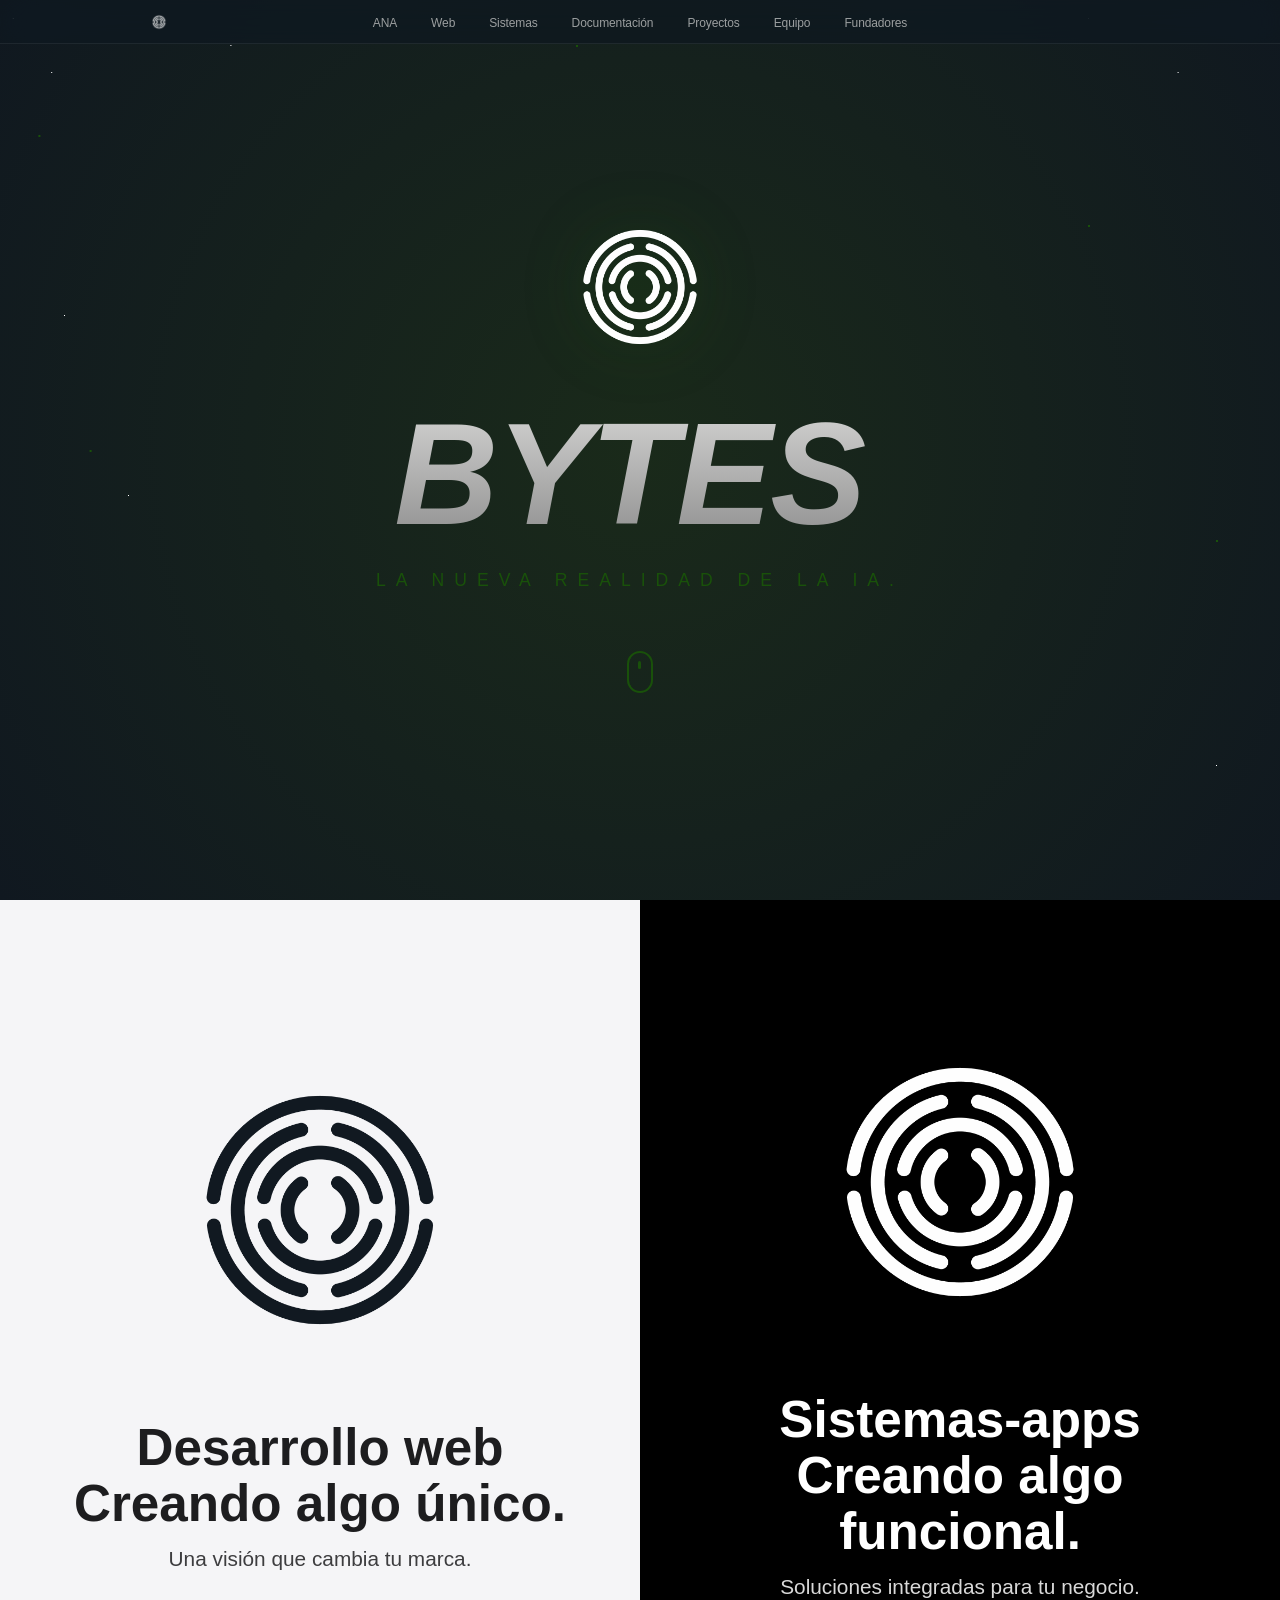
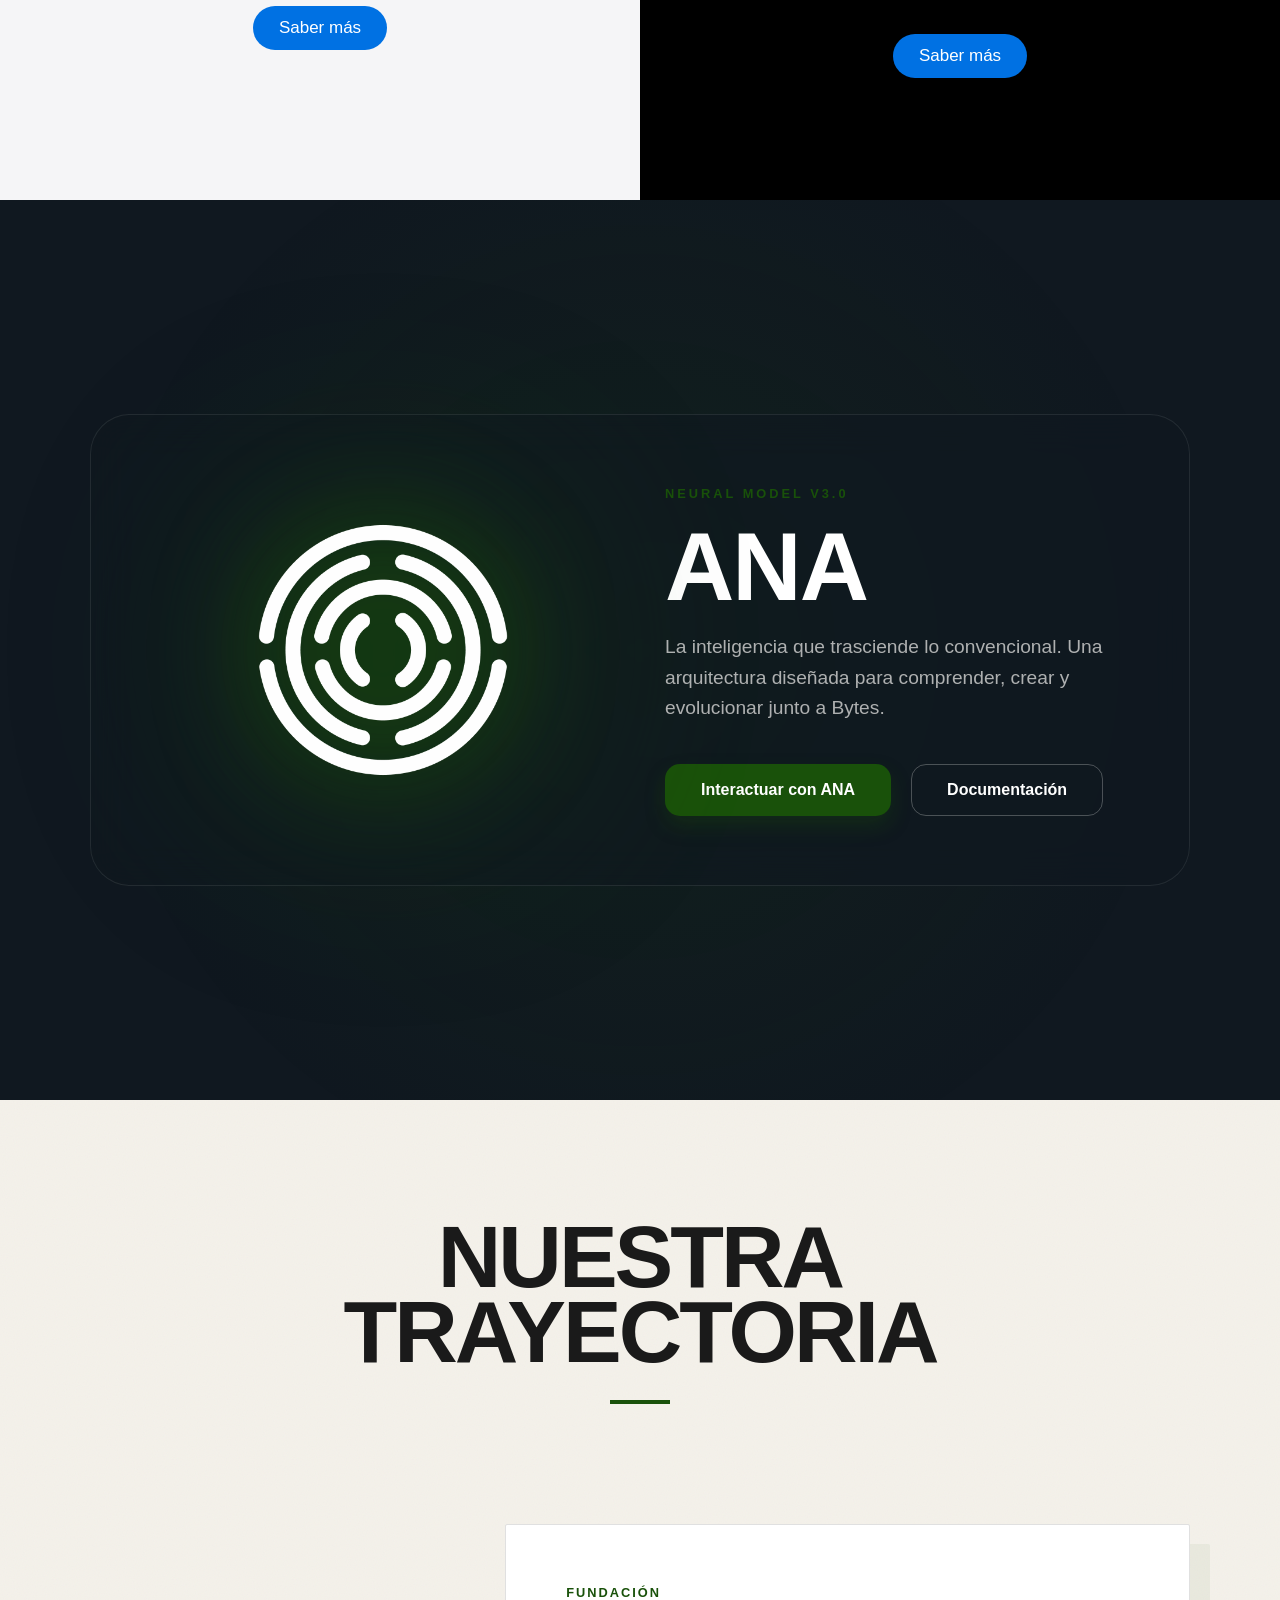
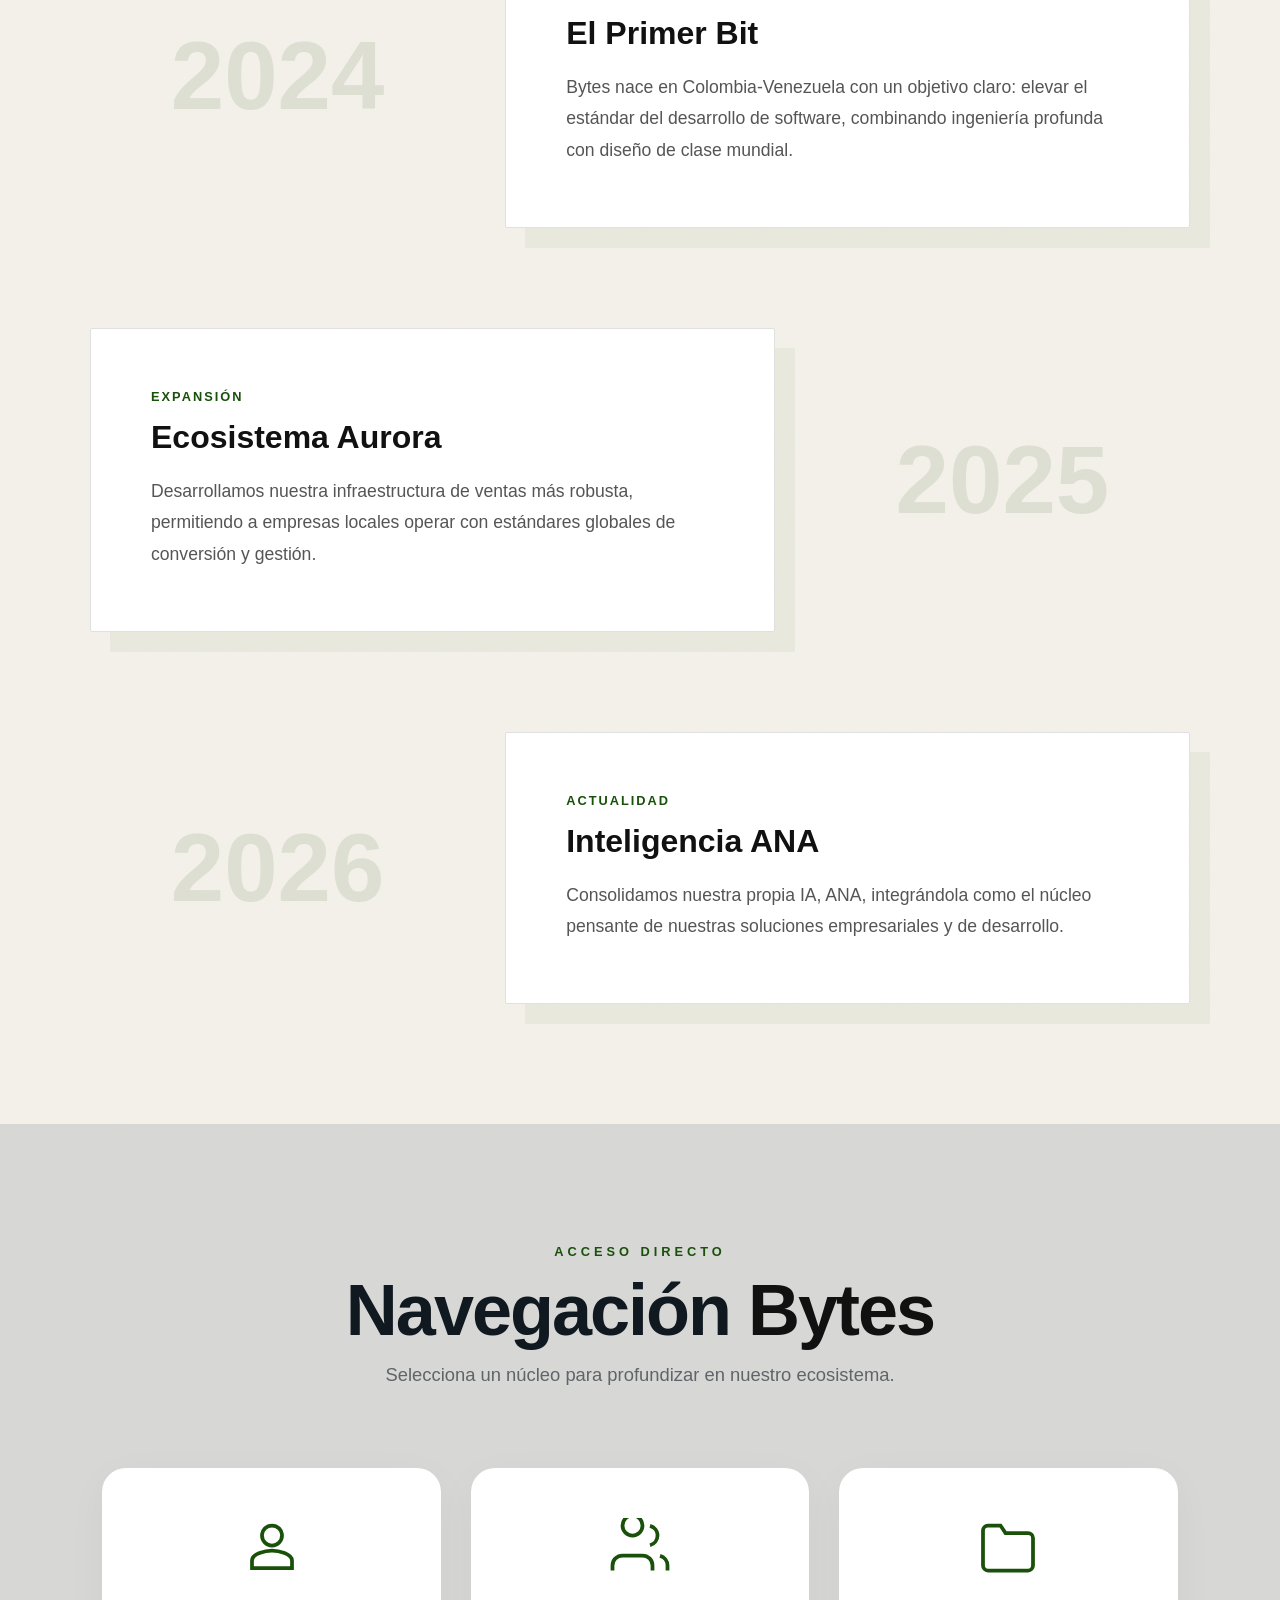
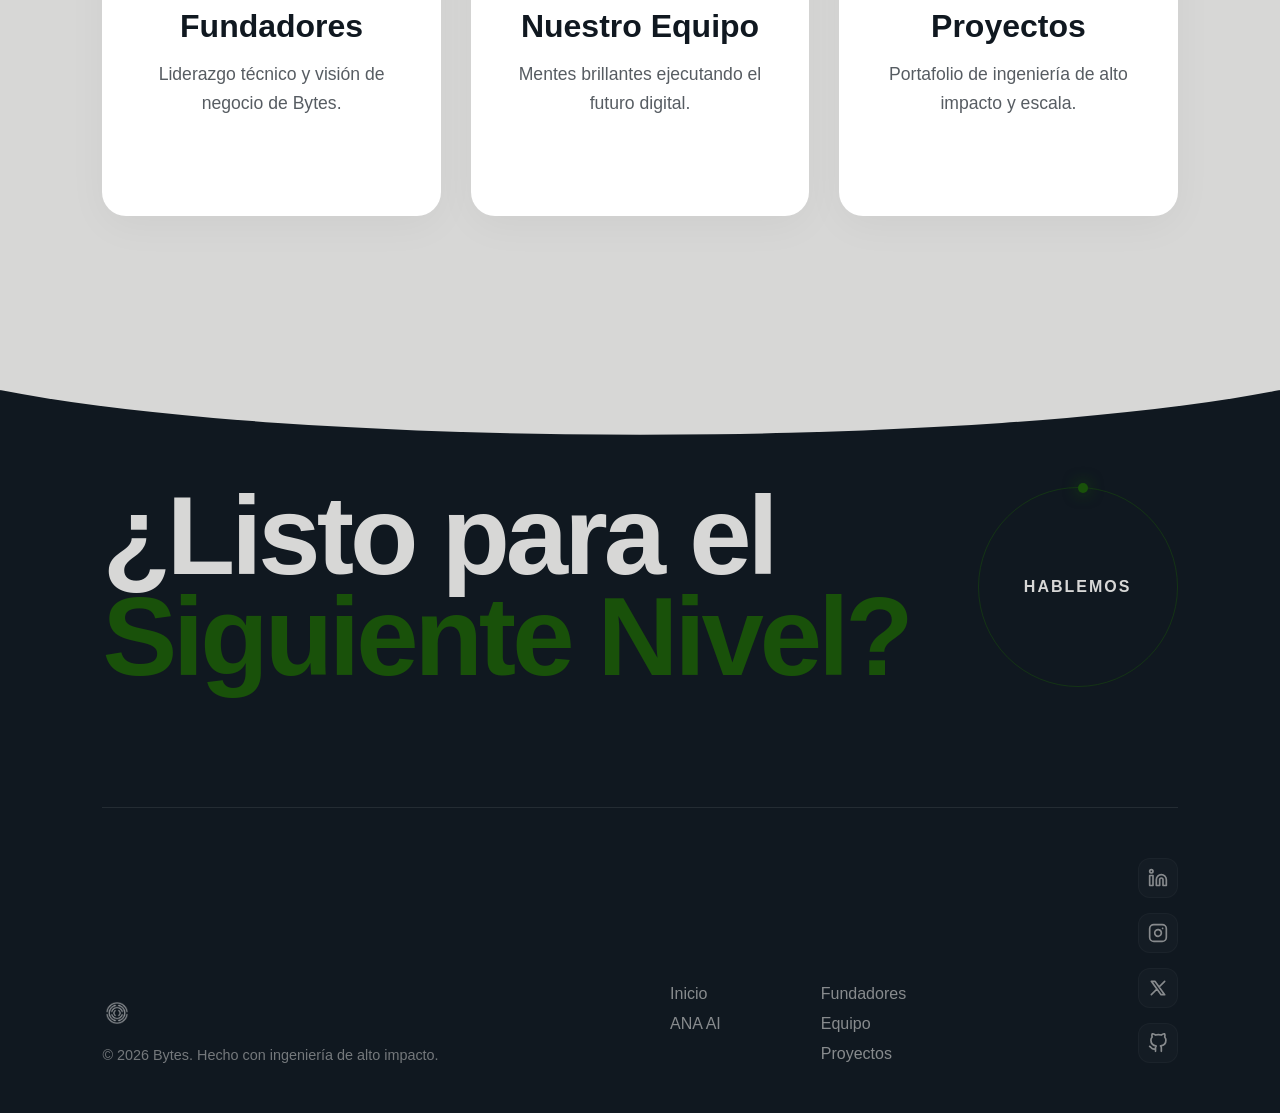
==== commit a56d59e3: "Optimizar rendimiento, enlaces y accesibilidad del sitio Peso total del sitio: 4.75 MB -> 0.36 MB (9" ====
--- a/index.html
+++ b/index.html
@@ -3,8 +3,24 @@
 <head>
     <meta charset="UTF-8">
     <meta name="viewport" content="width=device-width, initial-scale=1.0">
-    <title>Bytes | Deep Space IA</title>
-    <link rel="icon" href="recursos_bytes/Logo Bytes-56.png" type="image/png">
+    <title>Bytes | Ingeniería de software e inteligencia artificial</title>
+    <meta name="description" content="Bytes es un estudio de ingeniería de software e IA de Colombia y Venezuela. Desarrollo web, sistemas y apps a medida, y ANA, nuestra inteligencia artificial empresarial.">
+    <meta name="theme-color" content="#101820">
+    <meta name="color-scheme" content="dark">
+
+    <link rel="icon" href="recursos_bytes/favicon-32.png" type="image/png" sizes="32x32">
+    <link rel="apple-touch-icon" href="recursos_bytes/apple-touch-icon.png">
+
+    <meta property="og:type" content="website">
+    <meta property="og:site_name" content="Bytes">
+    <meta property="og:locale" content="es_ES">
+    <meta property="og:title" content="Bytes | Ingeniería de software e inteligencia artificial">
+    <meta property="og:description" content="Desarrollo web, sistemas y apps a medida, y ANA, nuestra inteligencia artificial empresarial.">
+    <meta property="og:image" content="recursos_bytes/Logo Bytes-57.png">
+    <meta name="twitter:card" content="summary_large_image">
+
+    <link rel="preload" as="image" href="recursos_bytes/Logo Bytes-57.png">
+    <link rel="stylesheet" href="CSS/base.css">
     <link rel="stylesheet" href="CSS/styles.css">
 </head>
 <body>
@@ -12,13 +28,14 @@
     <nav class="apple-navbar">
     <div class="navbar-content">
         <a href="index.html" class="nav-logo">
-            <img src="recursos_bytes/Logo Bytes-57.png" alt="Bytes Logo">
+            <img src="recursos_bytes/Logo Bytes-57.png" alt="Bytes" width="18" height="18" decoding="async">
         </a>
         
-        <div class="menu-toggle" id="mobile-menu">
+        <button class="menu-toggle" id="mobile-menu" type="button"
+                aria-label="Abrir menú de navegación" aria-expanded="false" aria-controls="nav-list">
             <span class="bar"></span>
             <span class="bar"></span>
-        </div>
+        </button>
 
         <ul class="nav-list" id="nav-list">
             <li><a href="html/ana.html">ANA</a></li>
@@ -26,8 +43,8 @@
             <li><a href="html/sistemas-apps.html">Sistemas</a></li>
             <li><a href="html/ana-doc.html">Documentación</a></li>
             <li><a href="Navegacion_Bytes/proyectos.html">Proyectos</a></li>
-            <li><a href="Navegacion_Bytes/Nuestro-equipo.html">Equipo</a></li>
-            <li><a href="Navegacion_Bytes/Fundadores.html">Fundadores</a></li>
+            <li><a href="Navegacion_Bytes/nuestro-equipo.html">Equipo</a></li>
+            <li><a href="Navegacion_Bytes/fundadores.html">Fundadores</a></li>
         </ul>
     </div>
 </nav>
@@ -45,7 +62,7 @@
         <section class="space-container">
             <main class="brand-landing">
                 <div class="brand-wrapper">
-                    <img src="recursos_bytes/Logo Bytes-57.png" alt="Bytes Logo" class="hero-logo">
+                    <img src="recursos_bytes/Logo Bytes-57.png" alt="Bytes" class="hero-logo" width="160" height="160" fetchpriority="high" decoding="async">
                     <div class="title-container">
                         <h1 class="brand-name-bytes">BYTES</h1>
                     </div>
@@ -63,7 +80,7 @@
         <section class="products-grid-section">
     
     <div class="product-card light">
-        <img src="recursos_bytes/Logo Bytes-61.png" alt="Icono" class="product-media">
+        <img src="recursos_bytes/Logo Bytes-61.png" alt="" class="product-media" width="320" height="320" loading="lazy" decoding="async">
         <div class="card-body">
             <h2 class="product-title">Desarrollo web<br>Creando algo único.</h2>
             <p class="product-tagline">Una visión que cambia tu marca.</p>
@@ -74,7 +91,7 @@
     </div>
 
     <div class="product-card dark">
-        <img src="recursos_bytes/Logo Bytes-57.png" alt="MacBook" class="product-media">
+        <img src="recursos_bytes/Logo Bytes-57.png" alt="" class="product-media" width="320" height="320" loading="lazy" decoding="async">
         <div class="card-body">
             <h2 class="product-title">Sistemas-apps<br>Creando algo funcional.</h2>
             <p class="product-tagline">Soluciones integradas para tu negocio.</p>
@@ -90,7 +107,7 @@
 <section class="ana-special-section">
     <div class="ana-container">
         <div class="ana-visual">
-            <img src="recursos_bytes/Logo Bytes-57.png" alt="ANA AI" class="ana-core-img">
+            <img src="recursos_bytes/Logo Bytes-57.png" alt="" class="ana-core-img" width="350" height="350" loading="lazy" decoding="async">
             <div class="ana-glow"></div>
         </div>
         
@@ -160,10 +177,10 @@
         </div>
 
         <div class="focus-grid">
-            <a href="fundadores.html" class="focus-card">
+            <a href="Navegacion_Bytes/fundadores.html" class="focus-card">
                 <div class="focus-content">
                     <div class="focus-icon">
-                        <svg viewBox="0 0 24 24" fill="none" stroke="currentColor" stroke-width="1.5">
+                        <svg viewBox="0 0 24 24" fill="none" stroke="currentColor" stroke-width="1.5" aria-hidden="true" focusable="false">
                             <path d="M12 11c2.21 0 4-1.79 4-4s-1.79-4-4-4-4 1.79-4 4 1.79 4 4 4zM12 13c-2.67 0-8 1.34-8 4v3h16v-3c0-2.66-5.33-4-8-4z"/>
                         </svg>
                     </div>
@@ -173,10 +190,10 @@
                 <span class="focus-arrow">→</span>
             </a>
 
-            <a href="equipo.html" class="focus-card">
+            <a href="Navegacion_Bytes/nuestro-equipo.html" class="focus-card">
                 <div class="focus-content">
                     <div class="focus-icon">
-                        <svg viewBox="0 0 24 24" fill="none" stroke="currentColor" stroke-width="1.5">
+                        <svg viewBox="0 0 24 24" fill="none" stroke="currentColor" stroke-width="1.5" aria-hidden="true" focusable="false">
                             <path d="M17 21v-2a4 4 0 0 0-4-4H5a4 4 0 0 0-4 4v2M9 7a4 4 0 1 0 0-8 4 4 0 0 0 0 8zm14 14v-2a4 4 0 0 0-3-3.87M16 3.13a4 4 0 0 1 0 7.75"/>
                         </svg>
                     </div>
@@ -186,10 +203,10 @@
                 <span class="focus-arrow">→</span>
             </a>
 
-            <a href="proyectos.html" class="focus-card">
+            <a href="Navegacion_Bytes/proyectos.html" class="focus-card">
                 <div class="focus-content">
                     <div class="focus-icon">
-                        <svg viewBox="0 0 24 24" fill="none" stroke="currentColor" stroke-width="1.5">
+                        <svg viewBox="0 0 24 24" fill="none" stroke="currentColor" stroke-width="1.5" aria-hidden="true" focusable="false">
                             <path d="M22 19a2 2 0 0 1-2 2H4a2 2 0 0 1-2-2V5a2 2 0 0 1 2-2h5l2 3h9a2 2 0 0 1 2 2z"/>
                         </svg>
                     </div>
@@ -214,7 +231,7 @@
 
         <div class="footer-bottom-bar">
             <div class="footer-brand">
-                <img src="recursos_bytes/Logo Bytes-57.png" alt="Bytes Logo" class="footer-mini-logo">
+                <img src="recursos_bytes/Logo Bytes-57.png" alt="Bytes" class="footer-mini-logo" width="30" height="30" loading="lazy" decoding="async">
                 <p>© 2026 Bytes. Hecho con ingeniería de alto impacto.</p>
             </div>
 
@@ -222,26 +239,25 @@
                 <div class="nav-group">
                     <a href="index.html">Inicio</a>
                     <a href="html/ana.html">ANA AI</a>
-                    <a href="html/aurora.html">Aurora</a>
                 </div>
                 <div class="nav-group">
-                    <a href="Navegacion_Bytes/Fundadores.html">Fundadores</a>
-                    <a href="Navegacion_Bytes/Nuestro-equipo.html">Equipo</a>
-                    <a href="Navegacion_Bytes/Proyectos.html">Proyectos</a>
+                    <a href="Navegacion_Bytes/fundadores.html">Fundadores</a>
+                    <a href="Navegacion_Bytes/nuestro-equipo.html">Equipo</a>
+                    <a href="Navegacion_Bytes/proyectos.html">Proyectos</a>
                 </div>
             </nav>
             <div class="nav-group social-nodes">
     <a href="#" class="social-link" aria-label="LinkedIn">
-        <svg width="20" height="20" viewBox="0 0 24 24" fill="none" stroke="currentColor" stroke-width="2" stroke-linecap="round" stroke-linejoin="round"><path d="M16 8a6 6 0 0 1 6 6v7h-4v-7a2 2 0 0 0-2-2 2 2 0 0 0-2 2v7h-4v-7a6 6 0 0 1 6-6z"></path><rect x="2" y="9" width="4" height="12"></rect><circle cx="4" cy="4" r="2"></circle></svg>
+        <svg width="20" height="20" viewBox="0 0 24 24" fill="none" stroke="currentColor" stroke-width="2" stroke-linecap="round" stroke-linejoin="round" aria-hidden="true" focusable="false"><path d="M16 8a6 6 0 0 1 6 6v7h-4v-7a2 2 0 0 0-2-2 2 2 0 0 0-2 2v7h-4v-7a6 6 0 0 1 6-6z"></path><rect x="2" y="9" width="4" height="12"></rect><circle cx="4" cy="4" r="2"></circle></svg>
     </a>
     <a href="https://www.instagram.com/bytes_technology/" class="social-link" aria-label="Instagram">
-        <svg width="20" height="20" viewBox="0 0 24 24" fill="none" stroke="currentColor" stroke-width="2" stroke-linecap="round" stroke-linejoin="round"><rect x="2" y="2" width="20" height="20" rx="5" ry="5"></rect><path d="M16 11.37A4 4 0 1 1 12.63 8 4 4 0 0 1 16 11.37z"></path><line x1="17.5" y1="6.5" x2="17.51" y2="6.5"></line></svg>
+        <svg width="20" height="20" viewBox="0 0 24 24" fill="none" stroke="currentColor" stroke-width="2" stroke-linecap="round" stroke-linejoin="round" aria-hidden="true" focusable="false"><rect x="2" y="2" width="20" height="20" rx="5" ry="5"></rect><path d="M16 11.37A4 4 0 1 1 12.63 8 4 4 0 0 1 16 11.37z"></path><line x1="17.5" y1="6.5" x2="17.51" y2="6.5"></line></svg>
     </a>
     <a href="#" class="social-link" aria-label="X (Twitter)">
-        <svg width="20" height="20" viewBox="0 0 24 24" fill="none" stroke="currentColor" stroke-width="2" stroke-linecap="round" stroke-linejoin="round"><path d="M4 4l11.733 16h4.267l-11.733-16zM4 20l6.768-6.768m2.46-2.46L20 4"></path></svg>
+        <svg width="20" height="20" viewBox="0 0 24 24" fill="none" stroke="currentColor" stroke-width="2" stroke-linecap="round" stroke-linejoin="round" aria-hidden="true" focusable="false"><path d="M4 4l11.733 16h4.267l-11.733-16zM4 20l6.768-6.768m2.46-2.46L20 4"></path></svg>
     </a>
     <a href="#" class="social-link" aria-label="GitHub">
-        <svg width="20" height="20" viewBox="0 0 24 24" fill="none" stroke="currentColor" stroke-width="2" stroke-linecap="round" stroke-linejoin="round"><path d="M9 19c-5 1.5-5-2.5-7-3m14 6v-3.87a3.37 3.37 0 0 0-.94-2.61c3.14-.35 6.44-1.54 6.44-7A5.44 5.44 0 0 0 20 4.77 5.07 5.07 0 0 0 19.91 1S18.73.65 16 2.48a13.38 13.38 0 0 0-7 0C6.27.65 5.09 1 5.09 1A5.07 5.07 0 0 0 5 4.77a5.44 5.44 0 0 0-1.5 3.78c0 5.42 3.3 6.61 6.44 7A3.37 3.37 0 0 0 9 18.13V22"></path></svg>
+        <svg width="20" height="20" viewBox="0 0 24 24" fill="none" stroke="currentColor" stroke-width="2" stroke-linecap="round" stroke-linejoin="round" aria-hidden="true" focusable="false"><path d="M9 19c-5 1.5-5-2.5-7-3m14 6v-3.87a3.37 3.37 0 0 0-.94-2.61c3.14-.35 6.44-1.54 6.44-7A5.44 5.44 0 0 0 20 4.77 5.07 5.07 0 0 0 19.91 1S18.73.65 16 2.48a13.38 13.38 0 0 0-7 0C6.27.65 5.09 1 5.09 1A5.07 5.07 0 0 0 5 4.77a5.44 5.44 0 0 0-1.5 3.78c0 5.42 3.3 6.61 6.44 7A3.37 3.37 0 0 0 9 18.13V22"></path></svg>
     </a>
 </div>
         </div>
@@ -250,6 +266,7 @@
         
     </div>
     
-    <script src="JS/script.js"></script>
+    <script src="JS/nav.js" defer></script>
+    <script src="JS/script.js" defer></script>
 </body>
 </html>
--- a/CSS/base.css
+++ b/CSS/base.css
@@ -0,0 +1,249 @@
+/* ============================================================
+   BASE.CSS — Estilos compartidos por TODAS las páginas de Bytes:
+   reset, barra de navegación, menú móvil, footer y foco visible.
+
+   Estaban copiados íntegros en las cuatro hojas de estilo. Ahora
+   viven aquí una sola vez: se enlaza ANTES de la hoja de cada
+   página, que sólo conserva lo que le es propio (y sus media
+   queries, que siguen pudiendo ajustar estos mismos elementos).
+   ============================================================ */
+
+* { 
+    margin: 0; 
+    padding: 0; 
+    box-sizing: border-box; 
+}
+
+html {
+    scroll-behavior: smooth;
+}
+
+/* Curva de transición elegante desde la sección anterior (#D7D7D6) */
+.footer-curve {
+    position: absolute;
+    top: -1px;
+    left: 0;
+    width: 100%;
+    height: 100px;
+    background: #D7D7D6;
+    clip-path: ellipse(60% 100% at 50% 0%);
+}
+
+.footer-hero {
+    display: flex;
+    justify-content: space-between;
+    align-items: center;
+    margin-bottom: 120px;
+}
+
+.footer-big-text {
+    font-size: clamp(3rem, 10vw, 7rem);
+    font-weight: 900;
+    line-height: 0.9;
+    letter-spacing: -4px;
+}
+
+.glitch-text {
+    color: #19510A; /* Tu verde institucional */
+    position: relative;
+}
+
+/* Botón Orbital (Único en el mercado) */
+.footer-cta-orbital {
+    width: 200px;
+    height: 200px;
+    display: flex;
+    justify-content: center;
+    align-items: center;
+    text-decoration: none;
+    position: relative;
+    transition: transform 0.5s ease;
+}
+
+.cta-inner {
+    color: #D7D7D6;
+    font-weight: 700;
+    text-transform: uppercase;
+    letter-spacing: 2px;
+    z-index: 2;
+}
+
+.cta-ring {
+    position: absolute;
+    width: 100%;
+    height: 100%;
+    border: 1px solid rgba(25, 81, 10, 0.5);
+    border-radius: 50%;
+    animation: orbit 4s linear infinite;
+}
+
+.cta-ring::after {
+    content: '';
+    position: absolute;
+    top: -5px;
+    left: 50%;
+    width: 10px;
+    height: 10px;
+    background: #19510A;
+    border-radius: 50%;
+    box-shadow: 0 0 15px #19510A;
+}
+
+.footer-cta-orbital:hover {
+    transform: scale(1.1);
+}
+
+/* Barra inferior de datos */
+.footer-bottom-bar {
+    display: flex;
+    justify-content: space-between;
+    align-items: flex-end;
+    padding-top: 50px;
+    border-top: 1px solid rgba(215, 215, 214, 0.1);
+}
+
+.footer-mini-logo {
+    height: 30px;
+    margin-bottom: 15px;
+    filter: brightness(0) invert(1) opacity(0.5); /* Hace que el logo se vea blanco sutil */
+}
+
+.footer-brand p {
+    font-size: 0.9rem;
+    opacity: 0.5;
+}
+
+.footer-nav {
+    display: flex;
+    gap: 100px;
+}
+
+.nav-group {
+    display: flex;
+    flex-direction: column;
+    gap: 12px;
+}
+
+.nav-group a {
+    color: #D7D7D6;
+    text-decoration: none;
+    font-size: 1rem;
+    font-weight: 500;
+    opacity: 0.6;
+    transition: opacity 0.3s, color 0.3s;
+}
+
+.nav-group a:hover {
+    opacity: 1;
+    color: #19510A;
+}
+
+/* --- BARRA DE NAVEGACIÓN ESTILO APPLE / BYTES --- */
+.apple-navbar {
+    position: fixed;
+    top: 0;
+    left: 0;
+    width: 100%;
+    height: 44px; /* Altura estándar de Apple */
+    /* Usamos tu color de fondo con transparencia para el efecto Glassmorphism */
+    background: rgba(16, 24, 32, 0.8); 
+    backdrop-filter: saturate(180%) blur(20px);
+    -webkit-backdrop-filter: saturate(180%) blur(20px);
+    z-index: 9999;
+    border-bottom: 1px solid rgba(215, 215, 214, 0.08);
+}
+
+/* Lista de enlaces */
+.nav-list {
+    list-style: none;
+    display: flex;
+    gap: 34px; /* Espaciado exacto de Apple */
+    margin: 0;
+    padding: 0;
+    position: absolute;
+    left: 50%;
+    transform: translateX(-50%);
+}
+
+/* --- CONTENEDOR DE REDES --- */
+.social-nodes {
+    display: flex;
+    gap: 15px;
+    align-items: center;
+}
+
+.social-link {
+    width: 40px;
+    height: 40px;
+    display: flex;
+    justify-content: center;
+    align-items: center;
+    border-radius: 12px;
+    background: rgba(255, 255, 255, 0.03); /* Casi invisible */
+    border: 1px solid rgba(255, 255, 255, 0.05);
+    color: #86868b; /* Gris apagado inicial */
+    transition: all 0.4s cubic-bezier(0.165, 0.84, 0.44, 1);
+    position: relative;
+    overflow: hidden;
+}
+
+.social-link:hover {
+    color: #19510A; /* El verde de Bytes */
+    background: rgba(25, 81, 10, 0.1); /* Brillo tenue de fondo */
+    border-color: rgba(25, 81, 10, 0.3);
+    transform: translateY(-5px);
+    box-shadow: 0 10px 20px rgba(0, 0, 0, 0.2);
+}
+
+/* Efecto de resplandor sutil detrás del icono al hacer hover */
+.social-link::after {
+    content: '';
+    position: absolute;
+    width: 100%;
+    height: 100%;
+    background: radial-gradient(circle, rgba(25, 81, 10, 0.2) 0%, transparent 70%);
+    opacity: 0;
+    transition: opacity 0.3s ease;
+}
+
+.social-link:hover::after {
+    opacity: 1;
+}
+
+/* Ajuste para que el SVG esté por encima del resplandor */
+.social-link svg {
+    z-index: 2;
+    position: relative;
+}
+
+/* ============================================================
+   MEJORAS COMPARTIDAS
+   Añadido al optimizar: el toggle del menú pasó de <div> a
+   <button>, las barras se animan por CSS en vez de por estilos
+   inline escritos desde JS, y se respeta prefers-reduced-motion.
+   ============================================================ */
+
+.menu-toggle {
+    -webkit-appearance: none;
+    appearance: none;
+    background: none;
+    border: 0;
+    padding: 0;
+    color: inherit;
+    font: inherit;
+}
+
+.menu-toggle.is-open .bar:nth-child(1) { transform: rotate(45deg) translateY(5px); }
+
+.menu-toggle.is-open .bar:nth-child(2) { transform: rotate(-45deg) translateY(-5px); }
+
+/* Foco visible para navegación por teclado (antes no existía) */
+a:focus-visible,
+button:focus-visible {
+    outline: 2px solid #2ECC40;
+    outline-offset: 3px;
+    border-radius: 2px;
+}
+
+/* Las imágenes nunca desbordan su contenedor */
+img { max-width: 100%; }
--- a/CSS/styles.css
+++ b/CSS/styles.css
@@ -5,16 +5,6 @@
     --brand-gray: #D7D7D6;
     --apple-gray: #f5f5f7;
     --font-main: "Helvetica Now Text", "Helvetica Neue", Helvetica, Arial, sans-serif;
-}
-
-* { 
-    margin: 0; 
-    padding: 0; 
-    box-sizing: border-box; 
-}
-
-html {
-    scroll-behavior: smooth;
 }
 
 body {
@@ -97,7 +87,8 @@
     letter-spacing: -2px; 
     text-transform: uppercase;
     background: linear-gradient(180deg, var(--brand-gray) 0%, #8a8a8a 100%);
-    -webkit-background-clip: text; 
+    -webkit-background-clip: text;
+    background-clip: text; 
     -webkit-text-fill-color: transparent;
     display: inline-block;
     line-height: 1.1;
@@ -329,7 +320,10 @@
     width: 100%; height: 100%;
     opacity: 0.04;
     pointer-events: none;
-    background-image: url("https://www.transparenttextures.com/patterns/felt.png");
+    /* Grano generado con SVG inline. Antes era una descarga a
+       transparenttextures.com: una petición a un tercero (y un punto
+       de fallo externo) para una textura al 4% de opacidad. */
+    background-image: url("data:image/svg+xml,%3Csvg xmlns='http://www.w3.org/2000/svg' width='120' height='120'%3E%3Cfilter id='g'%3E%3CfeTurbulence type='fractalNoise' baseFrequency='0.9' numOctaves='3' stitchTiles='stitch'/%3E%3C/filter%3E%3Crect width='120' height='120' filter='url(%23g)'/%3E%3C/svg%3E");
 }
 
 .chronicle-container {
@@ -579,129 +573,9 @@
     overflow: hidden;
 }
 
-/* Curva de transición elegante desde la sección anterior (#D7D7D6) */
-.footer-curve {
-    position: absolute;
-    top: -1px;
-    left: 0;
-    width: 100%;
-    height: 100px;
-    background: #D7D7D6;
-    clip-path: ellipse(60% 100% at 50% 0%);
-}
-
-.footer-hero {
-    display: flex;
-    justify-content: space-between;
-    align-items: center;
-    margin-bottom: 120px;
-}
-
-.footer-big-text {
-    font-size: clamp(3rem, 10vw, 7rem);
-    font-weight: 900;
-    line-height: 0.9;
-    letter-spacing: -4px;
-}
-
-.glitch-text {
-    color: #19510A; /* Tu verde institucional */
-    position: relative;
-}
-
-/* Botón Orbital (Único en el mercado) */
-.footer-cta-orbital {
-    width: 200px;
-    height: 200px;
-    display: flex;
-    justify-content: center;
-    align-items: center;
-    text-decoration: none;
-    position: relative;
-    transition: transform 0.5s ease;
-}
-
-.cta-inner {
-    color: #D7D7D6;
-    font-weight: 700;
-    text-transform: uppercase;
-    letter-spacing: 2px;
-    z-index: 2;
-}
-
-.cta-ring {
-    position: absolute;
-    width: 100%;
-    height: 100%;
-    border: 1px solid rgba(25, 81, 10, 0.5);
-    border-radius: 50%;
-    animation: orbit 4s linear infinite;
-}
-
-.cta-ring::after {
-    content: '';
-    position: absolute;
-    top: -5px;
-    left: 50%;
-    width: 10px;
-    height: 10px;
-    background: #19510A;
-    border-radius: 50%;
-    box-shadow: 0 0 15px #19510A;
-}
-
 @keyframes orbit {
     from { transform: rotate(0deg); }
     to { transform: rotate(360deg); }
-}
-
-.footer-cta-orbital:hover {
-    transform: scale(1.1);
-}
-
-/* Barra inferior de datos */
-.footer-bottom-bar {
-    display: flex;
-    justify-content: space-between;
-    align-items: flex-end;
-    padding-top: 50px;
-    border-top: 1px solid rgba(215, 215, 214, 0.1);
-}
-
-.footer-mini-logo {
-    height: 30px;
-    margin-bottom: 15px;
-    filter: brightness(0) invert(1) opacity(0.5); /* Hace que el logo se vea blanco sutil */
-}
-
-.footer-brand p {
-    font-size: 0.9rem;
-    opacity: 0.5;
-}
-
-.footer-nav {
-    display: flex;
-    gap: 100px;
-}
-
-.nav-group {
-    display: flex;
-    flex-direction: column;
-    gap: 12px;
-}
-
-.nav-group a {
-    color: #D7D7D6;
-    text-decoration: none;
-    font-size: 1rem;
-    font-weight: 500;
-    opacity: 0.6;
-    transition: opacity 0.3s, color 0.3s;
-}
-
-.nav-group a:hover {
-    opacity: 1;
-    color: #19510A;
 }
 
 /* RESPONSIVE */
@@ -711,24 +585,6 @@
     .footer-nav { gap: 40px; }
 }
 
-
-
-
-/* --- BARRA DE NAVEGACIÓN ESTILO APPLE / BYTES --- */
-.apple-navbar {
-    position: fixed;
-    top: 0;
-    left: 0;
-    width: 100%;
-    height: 44px; /* Altura estándar de Apple */
-    /* Usamos tu color de fondo con transparencia para el efecto Glassmorphism */
-    background: rgba(16, 24, 32, 0.8); 
-    backdrop-filter: saturate(180%) blur(20px);
-    -webkit-backdrop-filter: saturate(180%) blur(20px);
-    z-index: 9999;
-    border-bottom: 1px solid rgba(215, 215, 214, 0.08);
-}
-
 .navbar-content {
     max-width: 1024px;
     height: 100%;
@@ -755,18 +611,6 @@
 
 .nav-logo:hover img {
     opacity: 1;
-}
-
-/* Lista de enlaces */
-.nav-list {
-    list-style: none;
-    display: flex;
-    gap: 34px; /* Espaciado exacto de Apple */
-    margin: 0;
-    padding: 0;
-    position: absolute;
-    left: 50%;
-    transform: translateX(-50%);
 }
 
 .nav-list a {
@@ -857,60 +701,13 @@
     }
 }
 
-
-
-
-
-
-
-
-/* --- CONTENEDOR DE REDES --- */
-.social-nodes {
-    display: flex;
-    gap: 15px;
-    align-items: center;
-}
-
-.social-link {
-    width: 40px;
-    height: 40px;
-    display: flex;
-    justify-content: center;
-    align-items: center;
-    border-radius: 12px;
-    background: rgba(255, 255, 255, 0.03); /* Casi invisible */
-    border: 1px solid rgba(255, 255, 255, 0.05);
-    color: #86868b; /* Gris apagado inicial */
-    transition: all 0.4s cubic-bezier(0.165, 0.84, 0.44, 1);
-    position: relative;
-    overflow: hidden;
-}
-
-.social-link:hover {
-    color: #19510A; /* El verde de Bytes */
-    background: rgba(25, 81, 10, 0.1); /* Brillo tenue de fondo */
-    border-color: rgba(25, 81, 10, 0.3);
-    transform: translateY(-5px);
-    box-shadow: 0 10px 20px rgba(0, 0, 0, 0.2);
-}
-
-/* Efecto de resplandor sutil detrás del icono al hacer hover */
-.social-link::after {
-    content: '';
-    position: absolute;
-    width: 100%;
-    height: 100%;
-    background: radial-gradient(circle, rgba(25, 81, 10, 0.2) 0%, transparent 70%);
-    opacity: 0;
-    transition: opacity 0.3s ease;
-}
-
-.social-link:hover::after {
-    opacity: 1;
-}
-
-/* Ajuste para que el SVG esté por encima del resplandor */
-.social-link svg {
-    z-index: 2;
-    position: relative;
-}+@media (prefers-reduced-motion: reduce) {
+    html { scroll-behavior: auto; }
+
+    *, *::before, *::after {
+        animation-duration: 0.01ms !important;
+        animation-iteration-count: 1 !important;
+        transition-duration: 0.01ms !important;
+        scroll-behavior: auto !important;
+    }
+}
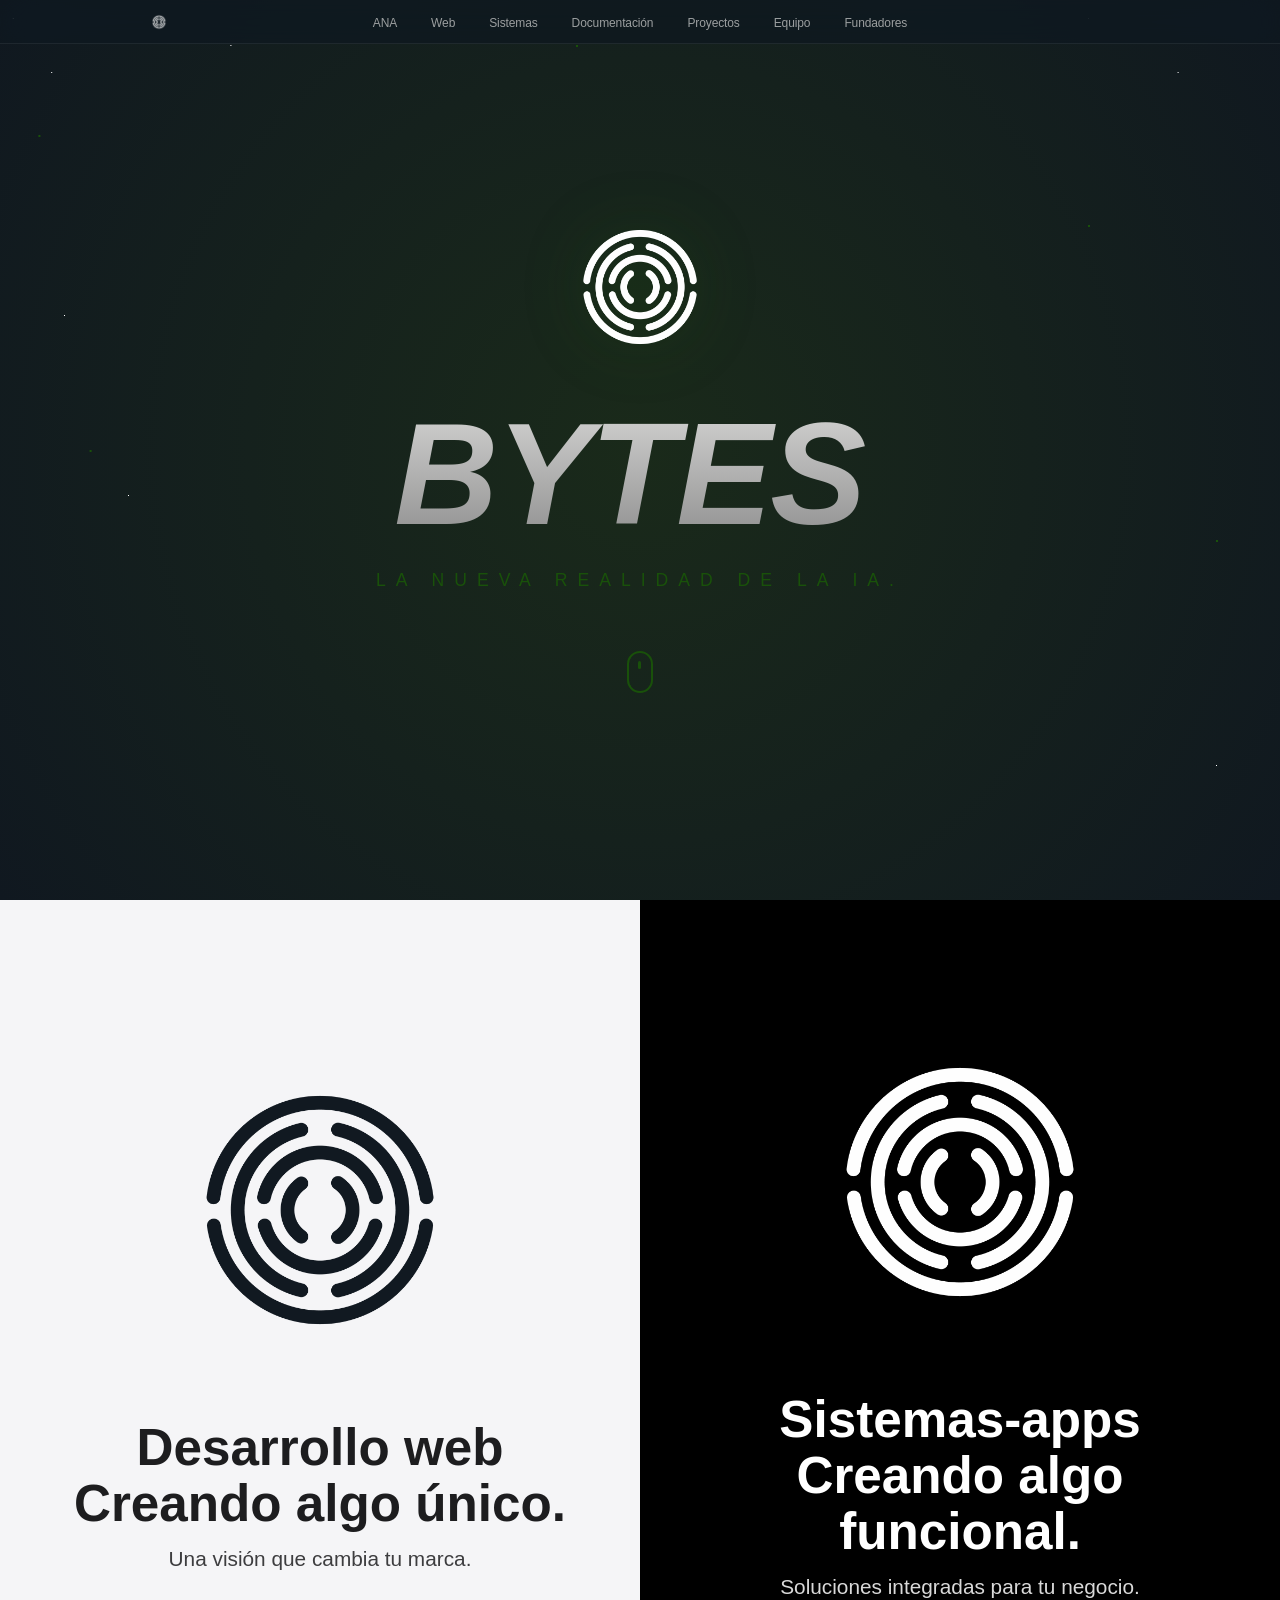
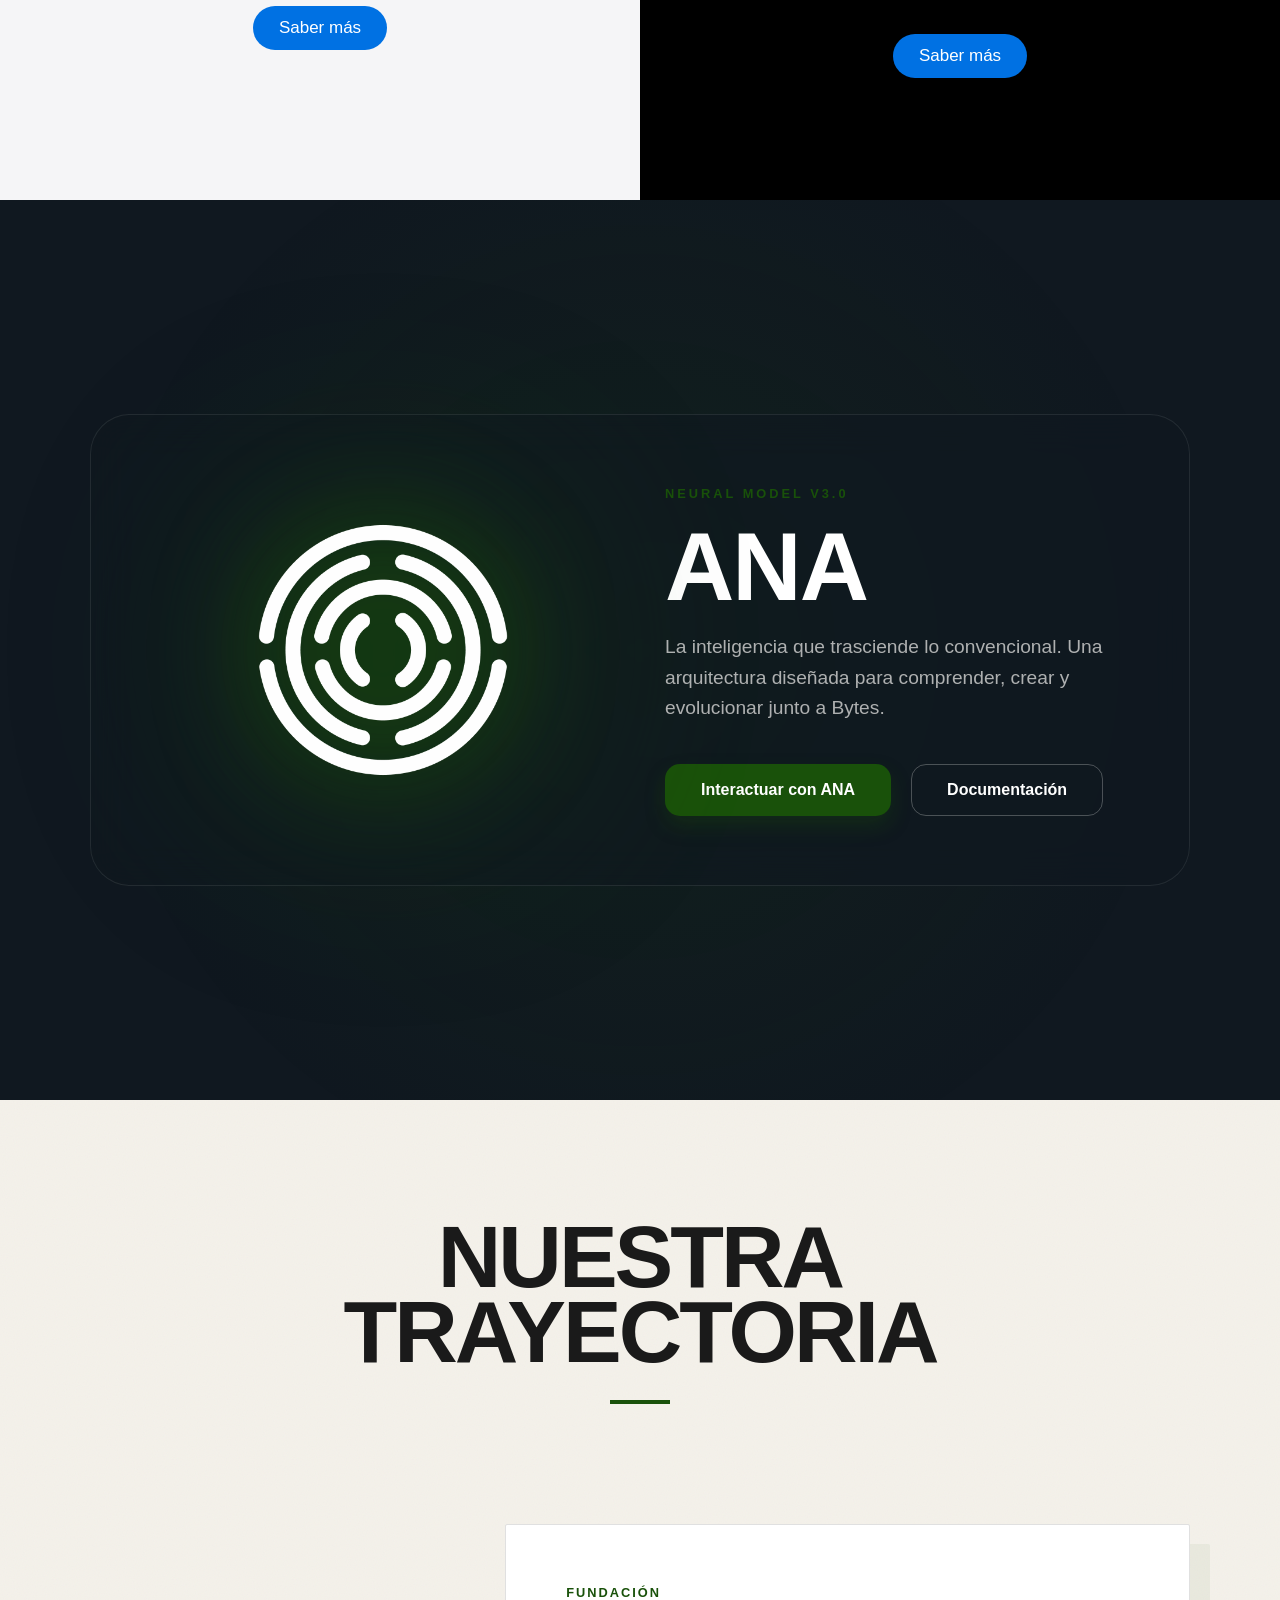
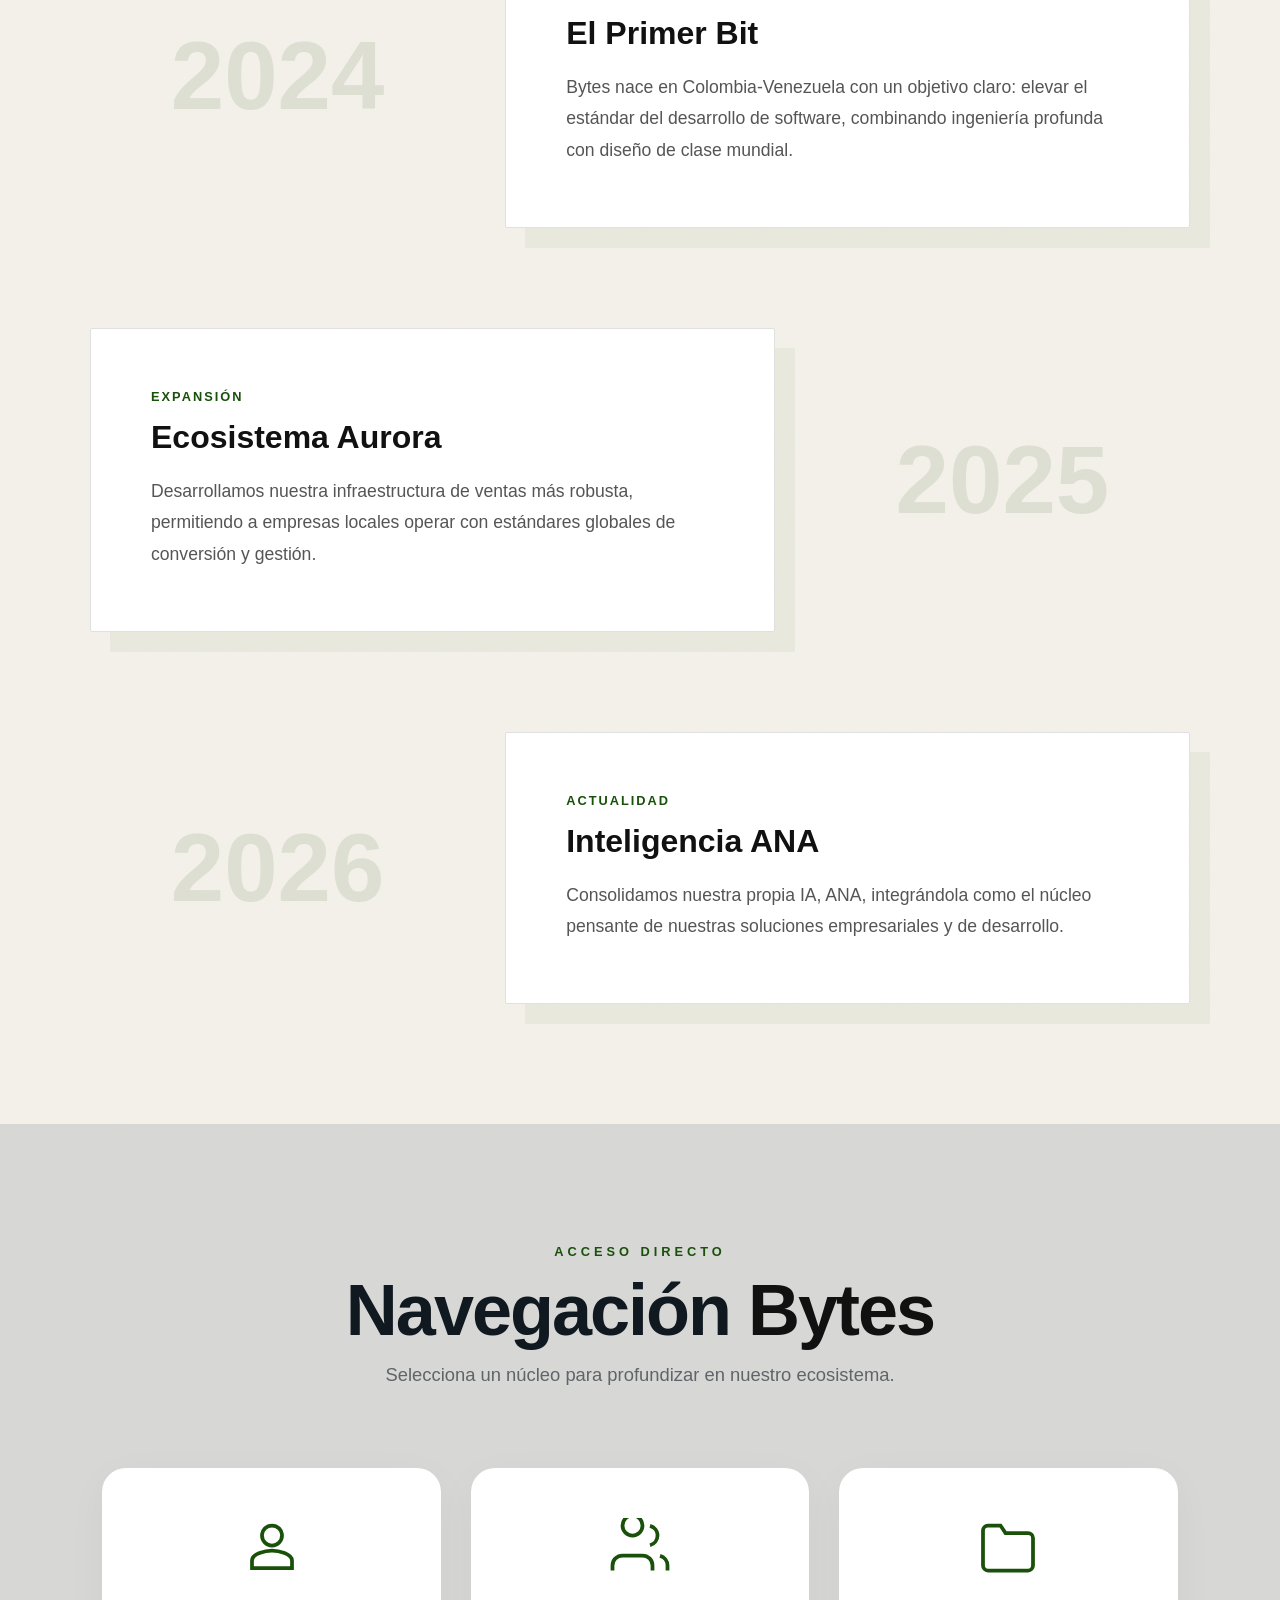
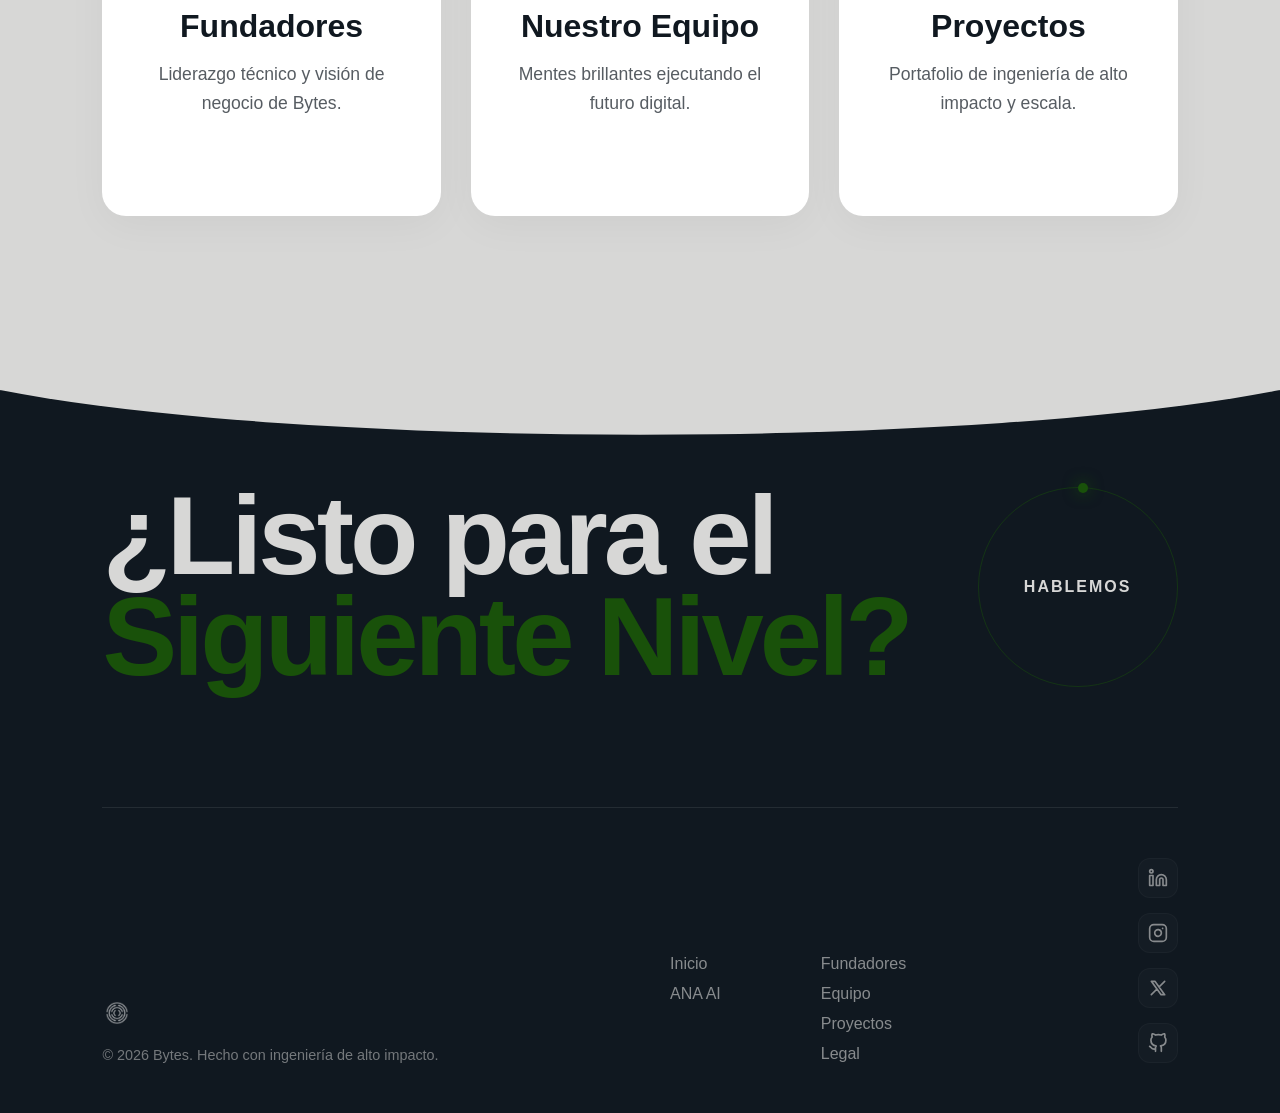
==== commit 211d4944: "Añadir página de términos y privacidad y endurecer la seguridad del sitio - Navegacion_Bytes/legal.h" ====
--- a/index.html
+++ b/index.html
@@ -244,6 +244,7 @@
                     <a href="Navegacion_Bytes/fundadores.html">Fundadores</a>
                     <a href="Navegacion_Bytes/nuestro-equipo.html">Equipo</a>
                     <a href="Navegacion_Bytes/proyectos.html">Proyectos</a>
+                    <a href="Navegacion_Bytes/legal.html">Legal</a>
                 </div>
             </nav>
             <div class="nav-group social-nodes">
--- a/CSS/base.css
+++ b/CSS/base.css
@@ -75,6 +75,15 @@
     border: 1px solid rgba(25, 81, 10, 0.5);
     border-radius: 50%;
     animation: orbit 4s linear infinite;
+}
+
+/* La usa .cta-ring, justo encima. Vive aquí, en la misma hoja que
+   la regla que la invoca: al traer .cta-ring a base.css se quedó en
+   las hojas de cada página, y la de Fundadores no la tenía, así que
+   allí el anillo del botón salía quieto. */
+@keyframes orbit {
+    from { transform: rotate(0deg); }
+    to   { transform: rotate(360deg); }
 }
 
 .cta-ring::after {
--- a/CSS/styles.css
+++ b/CSS/styles.css
@@ -571,11 +571,6 @@
     padding: 150px 8% 50px;
     z-index: 120;
     overflow: hidden;
-}
-
-@keyframes orbit {
-    from { transform: rotate(0deg); }
-    to { transform: rotate(360deg); }
 }
 
 /* RESPONSIVE */
